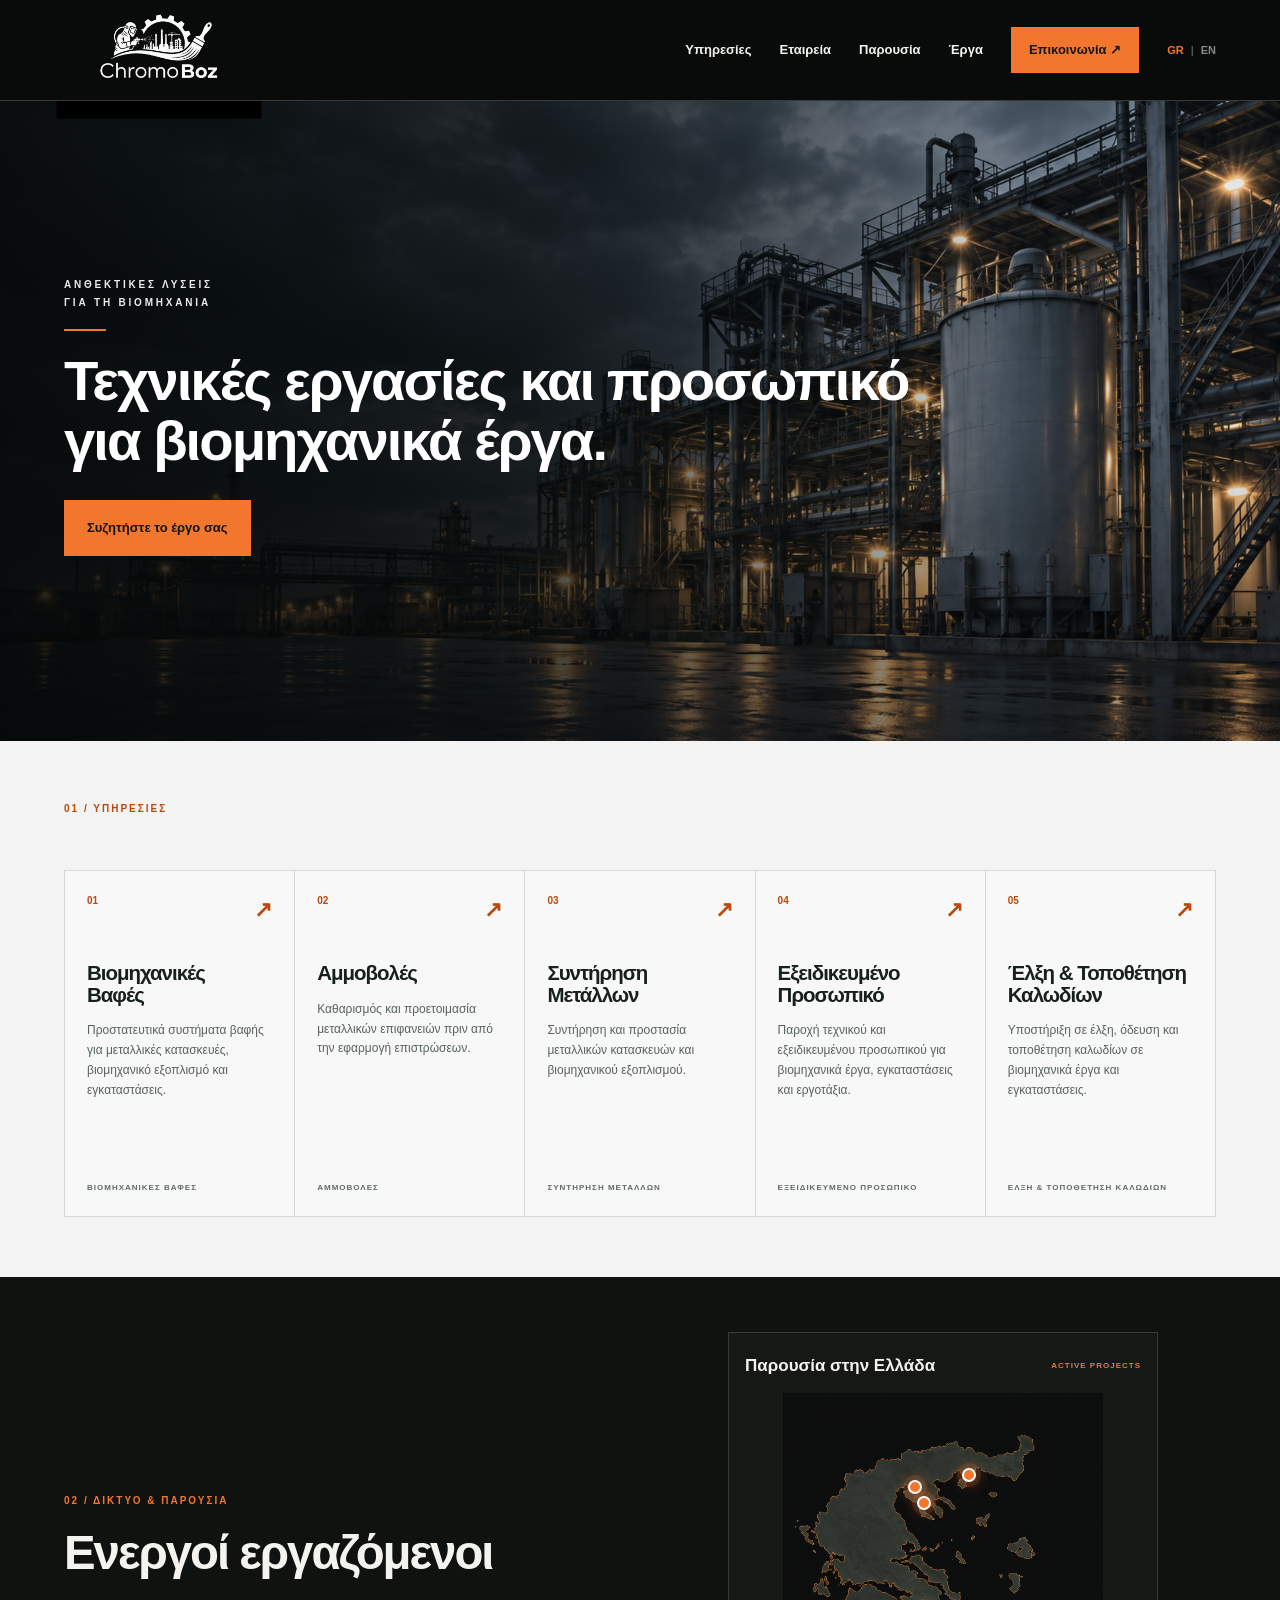
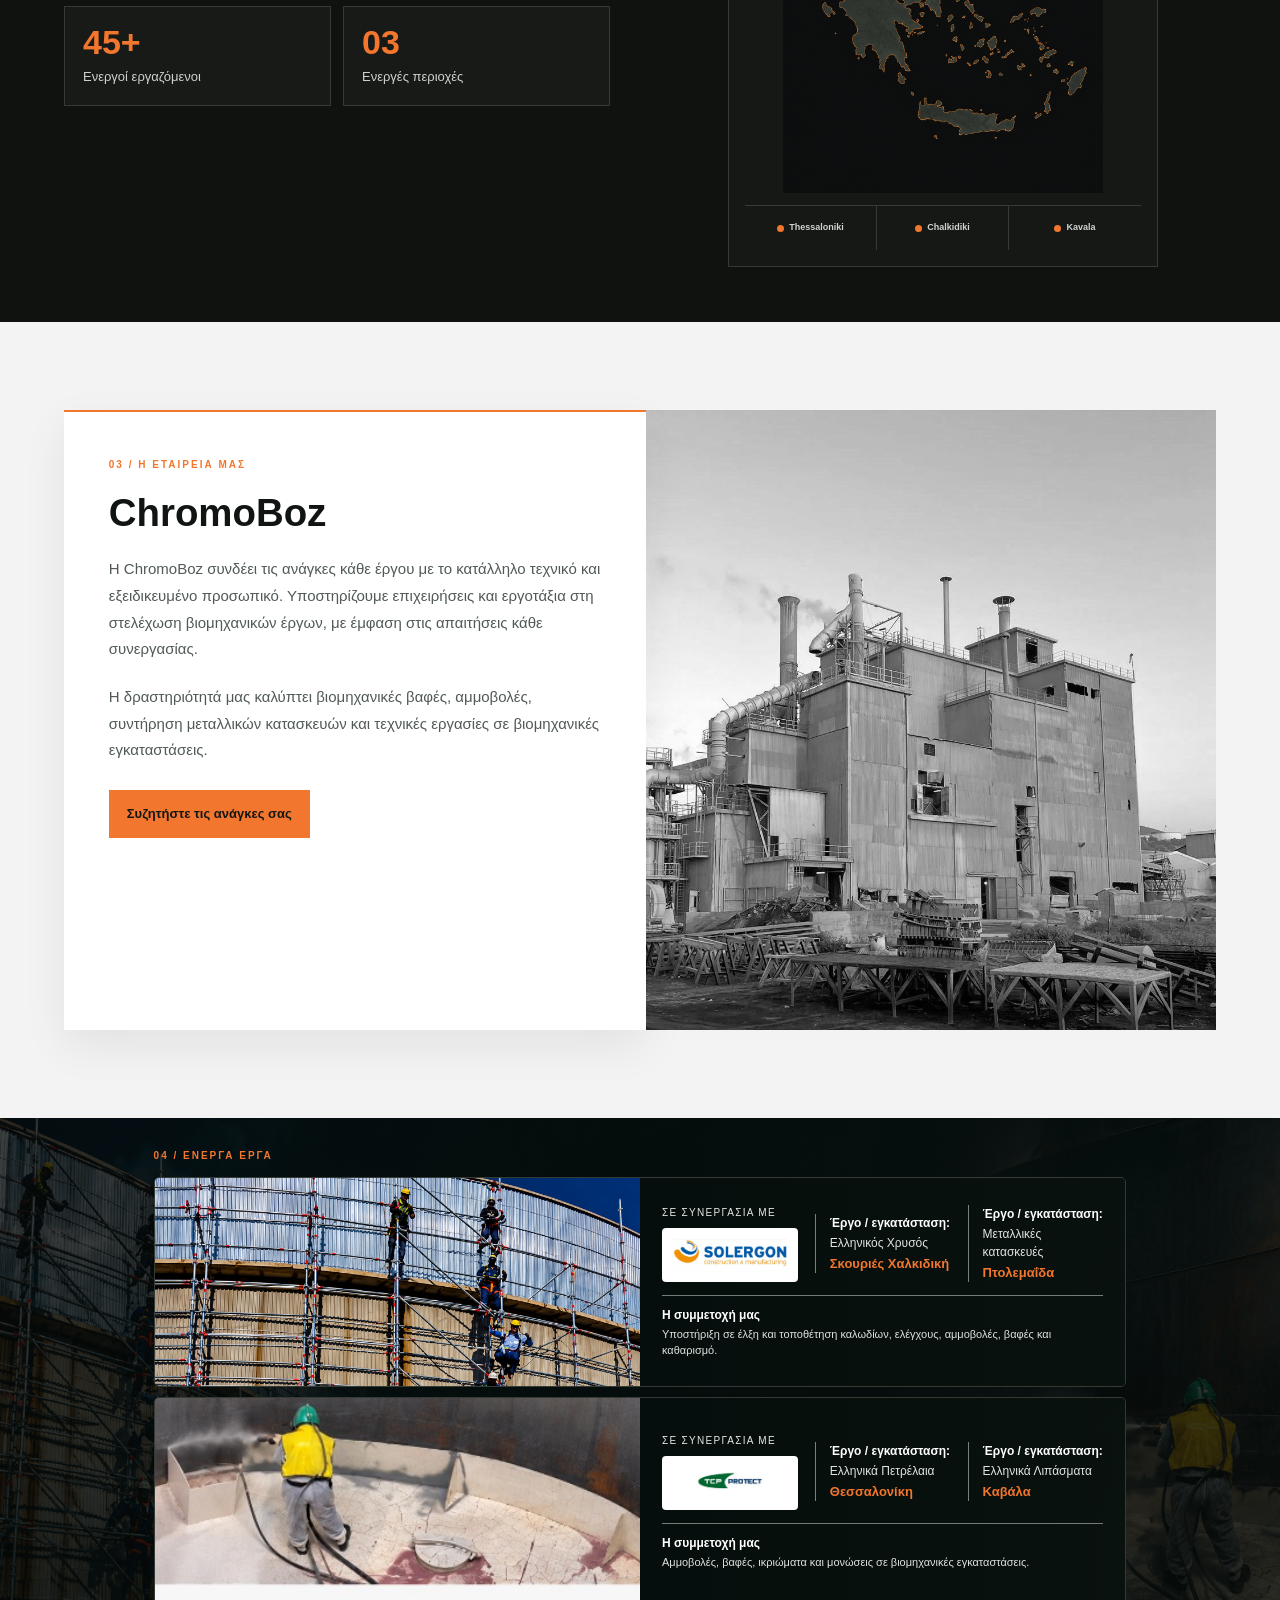
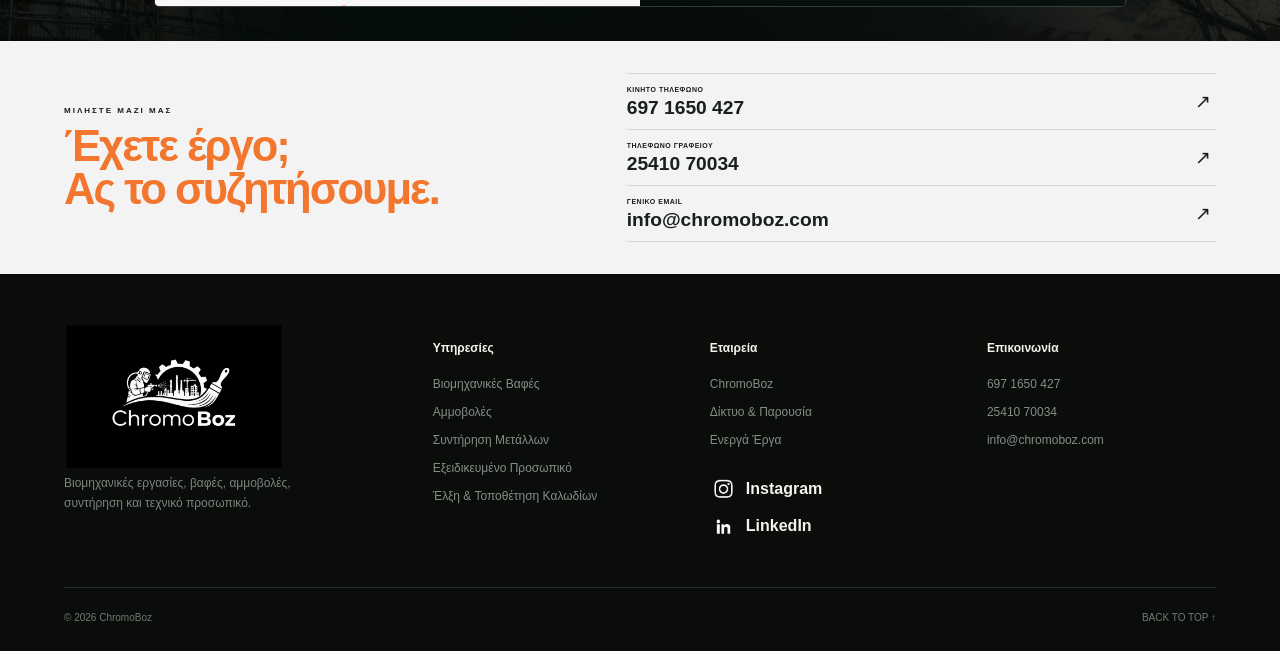
==== index.html @ 26b7ac68 "Add Ptolemaida project and sandblasting to Solergon Add the metal construction project in Ptolemaida" ====
<!DOCTYPE html>
<html lang="el">

<head>
  <meta charset="UTF-8">
  <meta name="viewport" content="width=device-width, initial-scale=1.0">

  <title>ChromoBoz | Βιομηχανικές Εργασίες & Τεχνικό Προσωπικό</title>

  <meta
    name="description"
    content="Βιομηχανικές βαφές, αμμοβολές, συντήρηση μεταλλικών κατασκευών, τεχνικό προσωπικό και εργασίες καλωδίων."
  >

  <link rel="stylesheet" href="styles.css?v=20260930-logo-fix-2">
  <link rel="canonical" href="https://chromoboz.com/">
  <link rel="alternate" hreflang="el" href="https://chromoboz.com/">
  <link rel="alternate" hreflang="x-default" href="https://chromoboz.com/">
  <meta property="og:site_name" content="ChromoBoz">
  <meta property="og:type" content="website">
  <meta property="og:url" content="https://chromoboz.com/">
  <meta property="og:title" content="ChromoBoz | Βιομηχανικές Εργασίες &amp; Τεχνικό Προσωπικό">
  <meta property="og:description" content="Βιομηχανικές βαφές, αμμοβολές, συντήρηση μεταλλικών κατασκευών, τεχνικό προσωπικό και εργασίες καλωδίων.">
  <meta property="og:locale" content="el_GR">
  <meta property="og:locale:alternate" content="en_GB">
  <script type="application/ld+json">
{
  "@context": "https://schema.org",
  "@graph": [
    {
      "@type": "WebSite",
      "@id": "https://chromoboz.com/#website",
      "name": "ChromoBoz",
      "url": "https://chromoboz.com/",
      "inLanguage": [
        "el",
        "en"
      ],
      "publisher": {
        "@id": "https://chromoboz.com/#organization"
      }
    },
    {
      "@type": "Organization",
      "@id": "https://chromoboz.com/#organization",
      "name": "ChromoBoz",
      "url": "https://chromoboz.com/",
      "logo": "https://chromoboz.com/new%20logo.png",
      "sameAs": [
        "https://www.instagram.com/ChromoBoz/",
        "https://www.linkedin.com/company/ChromoBoz/"
      ]
    }
  ]
}
  </script>
  <link rel="icon" href="/favicon.ico" sizes="any">
  <link rel="icon" type="image/png" href="/favicon.png" sizes="256x256">
  <link rel="apple-touch-icon" href="/apple-touch-icon.png">
</head>

<body>

  <!-- =====================================================
       HEADER
       ===================================================== -->

  <header class="header">

    <div class="shell header-inner">

      <a href="#home" class="logo" aria-label="ChromoBoz">
        <img src="new%20logo.png" alt="ChromoBoz">
      </a>

      <button
        class="menu-button"
        type="button"
        aria-label="Μενού"
        aria-expanded="false"
      >
        ☰
      </button>

      <nav class="nav">

        <a href="#services">Υπηρεσίες</a>
        <a href="#about">Εταιρεία</a>
        <a href="#presence">Παρουσία</a>
        <a href="#projects">Έργα</a>

        <a href="#contact" class="nav-button">
          Επικοινωνία ↗
        </a>

        <div class="language-switcher">
          <a href="index.html" class="active">GR</a>
          <span>|</span>
          <a href="en.html">EN</a>
        </div>

      </nav>

    </div>

  </header>


  <main>

    <!-- =====================================================
         HERO
         ===================================================== -->

    <section class="hero" id="home">

      <img
        src="anaicon.png"
        alt=""
        class="hero-background"
        fetchpriority="high"
      >

      <div class="hero-shade"></div>

      <div class="shell hero-inner">

        <div class="hero-copy">

          <p class="kicker">
            ΑΝΘΕΚΤΙΚΕΣ ΛΥΣΕΙΣ<br>
            ΓΙΑ ΤΗ ΒΙΟΜΗΧΑΝΙΑ
          </p>

          <h1>
            Τεχνικές εργασίες και προσωπικό<br>
            για βιομηχανικά έργα.
          </h1>

          <p
          </p>

          <div class="hero-buttons">

            <a href="#contact" class="button primary">
  Συζητήστε το έργο σας
</a>

          </div>

        </div>

      </div>

    </section>


    <!-- =====================================================
         SERVICES
         ===================================================== -->

    <section class="services" id="services">

      <div class="shell">

       <div class="section-heading">

  <div>
    <p class="kicker">01 / ΥΠΗΡΕΣΙΕΣ</p>

    <p>
    </p>
  </div>

</div>


<div class="service-grid">
          <!-- 01 -->

          <a
            href="#contact"
            class="service-card"
            style="--service-image:url('service-paint.webp');"
          >

            <div class="service-meta">
              <span>01</span>
              <span class="service-arrow">↗</span>
            </div>

            <h3>
              Βιομηχανικές<br>
              Βαφές
            </h3>

            <p>
              Προστατευτικά συστήματα βαφής για μεταλλικές κατασκευές,
              βιομηχανικό εξοπλισμό και εγκαταστάσεις.
            </p>

            <small>ΒΙΟΜΗΧΑΝΙΚΕΣ ΒΑΦΕΣ</small>

          </a>


          <!-- 02 -->

          <a
            href="#contact"
            class="service-card"
            style="--service-image:url('service-blasting.webp');"
          >

            <div class="service-meta">
              <span>02</span>
              <span class="service-arrow">↗</span>
            </div>

            <h3>
              Αμμοβολές
            </h3>

            <p>
              Καθαρισμός και προετοιμασία μεταλλικών επιφανειών
              πριν από την εφαρμογή επιστρώσεων.
            </p>

            <small>ΑΜΜΟΒΟΛΕΣ</small>

          </a>


          <!-- 03 -->

          <a
            href="#contact"
            class="service-card"
            style="--service-image:url('service-maintenance.webp');"
          >

            <div class="service-meta">
              <span>03</span>
              <span class="service-arrow">↗</span>
            </div>

            <h3>
              Συντήρηση<br>
              Μετάλλων
            </h3>

            <p>
              Συντήρηση και προστασία μεταλλικών κατασκευών
              και βιομηχανικού εξοπλισμού.
            </p>

            <small>ΣΥΝΤΗΡΗΣΗ ΜΕΤΑΛΛΩΝ</small>

          </a>


          <!-- 04 -->

          <a
            href="#contact"
            class="service-card"
            style="--service-image:url('service-personnel.webp');"
          >

            <div class="service-meta">
              <span>04</span>
              <span class="service-arrow">↗</span>
            </div>

            <h3>
              Εξειδικευμένο<br>
              Προσωπικό
            </h3>

            <p>
              Παροχή τεχνικού και εξειδικευμένου προσωπικού
              για βιομηχανικά έργα, εγκαταστάσεις και εργοτάξια.
            </p>

            <small>ΕΞΕΙΔΙΚΕΥΜΕΝΟ ΠΡΟΣΩΠΙΚΟ</small>

          </a>


          <!-- 05 -->

          <a
            href="#contact"
            class="service-card service-cable"
            style="--service-image:url('kaladio.png');"
          >

            <div class="service-meta">
              <span>05</span>
              <span class="service-arrow">↗</span>
            </div>

            <h3>
              Έλξη &amp; Τοποθέτηση<br>
              Καλωδίων
            </h3>

            <p>
              Υποστήριξη σε έλξη, όδευση και τοποθέτηση καλωδίων
              σε βιομηχανικά έργα και εγκαταστάσεις.
            </p>

            <small>ΕΛΞΗ &amp; ΤΟΠΟΘΕΤΗΣΗ ΚΑΛΩΔΙΩΝ</small>
          </a>

        </div>

      </div>

    </section>


    <!-- =====================================================
         PRESENCE
         ===================================================== -->

    <section class="presence" id="presence">

      <div class="shell presence-grid">

        <div class="presence-copy">

          <p class="kicker">
            02 / ΔΙΚΤΥΟ &amp; ΠΑΡΟΥΣΙΑ
          </p>

          <h2>
            Ενεργοί εργαζόμενοι
          </h2>

          <div class="metric-grid">

            <div class="metric">
              <strong>45+</strong>
              <span>Ενεργοί εργαζόμενοι</span>
            </div>

            <div class="metric">
              <strong>03</strong>
              <span>Ενεργές περιοχές</span>
            </div>

          </div>

        </div>


        <div class="map-card">

          <div class="map-header">

            <h3>Παρουσία στην Ελλάδα</h3>

            <span>ACTIVE PROJECTS</span>

          </div>


          <div class="map-stage">

            <img
              src="greece-map-dark.png?v=6"
              alt="Χάρτης της Ελλάδας"
              class="map-image"
            >

            <button
              class="map-pin"
              type="button"
              aria-label="Thessaloniki"
              style="top:21%;left:38%;"
            >
              <span></span>
              <b>Thessaloniki</b>
            </button>

            <button
              class="map-pin map-pin-bottom"
              type="button"
              aria-label="Chalkidiki"
              style="top:25%;left:41%;"
            >
              <span></span>
              <b>Chalkidiki</b>
            </button>

            <button
              class="map-pin"
              type="button"
              aria-label="Kavala"
              style="top:18%;left:55%;"
            >
              <span></span>
              <b>Kavala</b>
            </button>

          </div>


          <div class="map-locations">

            <span>
              <i></i>
              Thessaloniki
            </span>

            <span>
              <i></i>
              Chalkidiki
            </span>

            <span>
              <i></i>
              Kavala
            </span>

          </div>

        </div>

      </div>

    </section>


    <!-- =====================================================
         COMPANY
         ===================================================== -->

    <section class="company-section" id="about">

      <div class="shell company-layout">

        <div class="company-card">

          <p class="company-label">
            03 / Η ΕΤΑΙΡΕΙΑ ΜΑΣ
          </p>

          <h2>
            ChromoBoz
          </h2>

          <p>
            Η ChromoBoz συνδέει τις ανάγκες κάθε έργου με το κατάλληλο
            τεχνικό και εξειδικευμένο προσωπικό. Υποστηρίζουμε επιχειρήσεις
            και εργοτάξια στη στελέχωση βιομηχανικών έργων, με έμφαση
            στις απαιτήσεις κάθε συνεργασίας.
          </p>

          <p>
            Η δραστηριότητά μας καλύπτει βιομηχανικές βαφές,
            αμμοβολές, συντήρηση μεταλλικών κατασκευών και τεχνικές
            εργασίες σε βιομηχανικές εγκαταστάσεις.
          </p>

         <a href="#contact" class="company-button">
  Συζητήστε τις ανάγκες σας
</a>

        </div>


        <div class="company-image">

          <img
            src="plant.webp"
            alt="Βιομηχανική εγκατάσταση"
            loading="lazy"
          >

        </div>

      </div>

    </section>


    <!-- =====================================================
         ACTIVE PROJECTS
         ===================================================== -->

    <section id="projects" class="partnership-projects">

      <div class="shell partnership-shell">

        <p class="partnership-kicker">
          04 / ΕΝΕΡΓΑ ΕΡΓΑ
        </p>


        <div class="partnership-list">

          <!-- SOLERGON -->

          <article class="partnership-card">

            <div class="partnership-photo">

              <img
                src="project-scaffolding.png"
                alt="Εργασίες σε βιομηχανική εγκατάσταση στη Χαλκιδική"
                loading="lazy"
              >

            </div>


            <div class="partnership-info">

              <div class="partnership-top partnership-top-tcp">

                <div class="partner-company">

                  <p class="partner-label">
                    ΣΕ ΣΥΝΕΡΓΑΣΙΑ ΜΕ
                  </p>

                  <div class="partner-logo">

                    <img
                      src="solergon-logo.png"
                      alt="SOLERGON"
                    >

                  </div>

                </div>


                <div class="project-location">

                  <strong>
                    Έργο / εγκατάσταση:
                  </strong>

                  <span>
                    Ελληνικός Χρυσός
                  </span>

                  <b>
                   Σκουριές Χαλκιδική
                  </b>

                </div>


                <div class="project-location">

                  <strong>
                    Έργο / εγκατάσταση:
                  </strong>

                  <span>
                    Μεταλλικές κατασκευές
                  </span>

                  <b>
                    Πτολεμαΐδα
                  </b>

                </div>
              </div>


              <div class="partnership-divider"></div>


              <div class="partnership-role">

                <strong>
                  Η συμμετοχή μας
                </strong>

                <p>
                  Υποστήριξη σε έλξη και τοποθέτηση καλωδίων,
                  ελέγχους, αμμοβολές, βαφές και καθαρισμό.
                </p>

              </div>

            </div>

          </article>


          <!-- TCP -->

          <article class="partnership-card">

            <div class="partnership-photo">

              <img
                src="project-blasting.jpeg"
                alt="Εργασίες αμμοβολής"
                loading="lazy"
              >

            </div>


            <div class="partnership-info">

              <div class="partnership-top partnership-top-tcp">

                <div class="partner-company">

                  <p class="partner-label">
                    ΣΕ ΣΥΝΕΡΓΑΣΙΑ ΜΕ
                  </p>

                  <div class="partner-logo">

                    <img
                      src="tcp-protect-logo.png"
                      alt="TCP PROTECT"
                    >

                  </div>

                </div>


                <div class="project-location">

                  <strong>
                    Έργο / εγκατάσταση:
                  </strong>

                  <span>
                    Ελληνικά Πετρέλαια
                  </span>

                  <b>
                    Θεσσαλονίκη
                  </b>

                </div>


                <div class="project-location">

                  <strong>
                    Έργο / εγκατάσταση:
                  </strong>

                  <span>
                    Ελληνικά Λιπάσματα
                  </span>

                  <b>
                    Καβάλα
                  </b>

                </div>

              </div>


              <div class="partnership-divider"></div>


              <div class="partnership-role">

                <strong>
                  Η συμμετοχή μας
                </strong>

                <p>
                  Αμμοβολές, βαφές, ικριώματα και μονώσεις
                  σε βιομηχανικές εγκαταστάσεις.
                </p>

              </div>

            </div>

          </article>

        </div>

      </div>

    </section>


    <!-- =====================================================
         CONTACT
         ===================================================== -->

    <section class="contact" id="contact">

      <div class="shell contact-grid">

        <div>

          <p class="kicker contact-kicker">
            ΜΙΛΗΣΤΕ ΜΑΖΙ ΜΑΣ
          </p>

          <h2>
            Έχετε έργο;<br>
            Ας το συζητήσουμε.
          </h2>

        </div>


        <div class="contact-links">

          <a href="tel:6971650427">

            <small>
              ΚΙΝΗΤΟ ΤΗΛΕΦΩΝΟ
            </small>

            <strong>
              697 1650 427
            </strong>

            <span>↗</span>

          </a>


          <a href="tel:2541070034">

            <small>
              ΤΗΛΕΦΩΝΟ ΓΡΑΦΕΙΟΥ
            </small>

            <strong>
              25410 70034
            </strong>

            <span>↗</span>

          </a>


          <a href="mailto:info@chromoboz.com">

            <small>
              ΓΕΝΙΚΟ EMAIL
            </small>

            <strong>
              info@chromoboz.com
            </strong>

            <span>↗</span>

          </a>

        </div>

      </div>

    </section>

  </main>


  <!-- =====================================================
       FOOTER
       ===================================================== -->

  <footer class="footer">

    <div class="shell footer-grid">

      <div class="footer-brand">

        <div class="footer-logo-frame">

          <img
            src="new%20logo.png"
            alt="ChromoBoz"
          >

        </div>

        <p>
          Βιομηχανικές εργασίες, βαφές, αμμοβολές,
          συντήρηση και τεχνικό προσωπικό.
        </p>

      </div>


      <div class="footer-column">

        <strong>Υπηρεσίες</strong>

        <a href="#services">Βιομηχανικές Βαφές</a>
        <a href="#services">Αμμοβολές</a>
        <a href="#services">Συντήρηση Μετάλλων</a>
        <a href="#services">Εξειδικευμένο Προσωπικό</a>
        <a href="#services">Έλξη &amp; Τοποθέτηση Καλωδίων</a>

      </div>


      <div class="footer-column">

        <strong>Εταιρεία</strong>

        <a href="#about">ChromoBoz</a>
        <a href="#presence">Δίκτυο &amp; Παρουσία</a>
        <a href="#projects">Ενεργά Έργα</a>

        <div class="footer-socials">

          <a
            href="https://www.instagram.com/ChromoBoz"
            target="_blank"
            rel="noopener noreferrer"
            class="footer-social-link"
          >
            <img src="instagram-icon.png" alt="">
            <span>Instagram</span>
          </a>

          <a
            href="https://www.linkedin.com/company/ChromoBoz/"
            target="_blank"
            rel="noopener noreferrer"
            class="footer-social-link"
          >
            <img src="linkedin-icon.png" alt="">
            <span>LinkedIn</span>
          </a>

        </div>

      </div>


      <div class="footer-column">

        <strong>Επικοινωνία</strong>

        <a href="tel:6971650427">
           697 1650 427
        </a>

        <a href="tel:2541070034">
          25410 70034
        </a>

        <a href="mailto:info@chromoboz.com">
          info@chromoboz.com
        </a>

      </div>

    </div>


    <div class="shell footer-bottom">

      <span>
        © 2026 ChromoBoz
      </span>

      <a href="#home">
        BACK TO TOP ↑
      </a>

    </div>

  </footer>


  <!-- MOBILE MENU -->

  <script>
    const menuButton = document.querySelector(".menu-button");
    const navigation = document.querySelector(".nav");

    if (menuButton && navigation) {
      menuButton.addEventListener("click", () => {
        const open = navigation.classList.toggle("open");
        menuButton.setAttribute("aria-expanded", open ? "true" : "false");
      });

      navigation.querySelectorAll("a").forEach(link => {
        link.addEventListener("click", () => {
          navigation.classList.remove("open");
          menuButton.setAttribute("aria-expanded", "false");
        });
      });
    }
  </script>

</body>
</html>
---- styles.css ----
@charset "UTF-8";

/* =========================================================
   CHROMOBOZ
   CLEAN REBUILD
   ========================================================= */

:root {
  --orange: #f2762e;
  --orange-light: #ff8a45;

  --dark: #101210;
  --dark-2: #080b0a;
  --dark-3: #161a17;

  --white: #f5f3ed;
  --paper: #f2f3f2;

  --text-dark: #18201c;
  --muted: #56605a;

  --line-dark: #343a35;
  --line-light: #d4dad6;

  --max-width: 1500px;
}


/* =========================================================
   RESET
   ========================================================= */

* {
  box-sizing: border-box;
}

html {
  scroll-behavior: smooth;
  scroll-padding-top: 100px;
}

body {
  margin: 0;

  background: var(--dark);
  color: var(--white);

  font-family:
    Arial,
    Helvetica,
    sans-serif;

  line-height: 1.5;

  overflow-x: hidden;
}

img {
  display: block;
  max-width: 100%;
}

a {
  color: inherit;
  text-decoration: none;
}

button {
  font: inherit;
}

h1,
h2,
h3,
p {
  margin-top: 0;
}

.shell {
  width: min(90%, var(--max-width));
  margin-inline: auto;
}

.kicker {
  margin: 0 0 20px;

  color: var(--orange);

  font-size: 10px;
  font-weight: 900;

  letter-spacing: 2px;
}


/* =========================================================
   HEADER
   ========================================================= */

.header {
  position: relative;
  z-index: 100;

  background: #080b0a;

  border-bottom: 1px solid var(--line-dark);
}

.header-inner {
  min-height: 100px;

  display: flex;
  align-items: center;
  justify-content: space-between;

  gap: 30px;
}


/* LOGO */

.logo {
  position: relative;
  width: 190px;
  height: 96px;
  flex: 0 0 auto;
  overflow: visible;
}

.logo img {
  position: absolute;
  width: 205px;
  max-width: none;
  height: auto;

  left: 50%;
  top: 50%;

  transform: translate(-50%, -50%);

  object-fit: contain;
  mix-blend-mode: lighten;
}


/* NAV */

.nav {
  display: flex;
  align-items: center;

  gap: 28px;

  font-size: 13px;
  font-weight: 700;
}

.nav > a:not(.nav-button) {
  position: relative;
}

.nav > a:not(.nav-button)::after {
  content: "";

  position: absolute;

  left: 0;
  bottom: -7px;

  width: 0;
  height: 1px;

  background: var(--orange);

  transition: width .2s ease;
}

.nav > a:not(.nav-button):hover::after {
  width: 100%;
}

.nav-button {
  padding: 13px 18px;

  background: var(--orange);
  color: #151515;
}

.nav-button:hover {
  background: var(--orange-light);
}


/* LANGUAGE */

.language-switcher {
  display: flex;
  align-items: center;

  gap: 7px;

  font-size: 11px;
  font-weight: 900;
}

.language-switcher a {
  color: #858b86;
}

.language-switcher a.active,
.language-switcher a:hover {
  color: var(--orange);
}

.language-switcher span {
  color: #515751;
}


/* MOBILE MENU BUTTON */

.menu-button {
  display: none;

  width: 46px;
  height: 42px;

  background: transparent;

  color: #fff;

  border: 1px solid var(--line-dark);

  cursor: pointer;
}


/* =========================================================
   HERO
   ========================================================= */

.hero {
  position: relative;

  min-height: 640px;

  overflow: hidden;
}

.hero-background {
  position: absolute;
  inset: 0;

  width: 100%;
  height: 100%;

  object-fit: cover;
  object-position: center;
}

.hero-shade {
  position: absolute;
  inset: 0;

  background:
    linear-gradient(
      90deg,
      rgba(5, 8, 8, .88) 0%,
      rgba(5, 8, 8, .68) 42%,
      rgba(5, 8, 8, .18) 78%,
      rgba(5, 8, 8, .08) 100%
    ),
    linear-gradient(
      0deg,
      rgba(0, 0, 0, .30),
      transparent 50%
    );
}

.hero-inner {
  position: relative;
  z-index: 2;

  min-height: 640px;

  display: flex;
  align-items: center;

  padding-top: 60px;
  padding-bottom: 70px;
}

.hero-copy {
  width: min(900px, 100%);
}

.hero-copy .kicker {
  color: #e9ece9;

  line-height: 1.8;

  letter-spacing: 2.8px;
}

.hero-copy .kicker::after {
  content: "";

  display: block;

  width: 42px;
  height: 2px;

  margin-top: 17px;

  background: var(--orange);
}

.hero h1 {
  margin: 0;

  max-width: 1050px;

  color: #fff;

  font-size: clamp(42px, 4.4vw, 72px);

  line-height: 1.06;

  letter-spacing: -2px;

  font-weight: 800;
}

.hero-text {
  max-width: 720px;

  margin: 25px 0 0;

  color: #e3e7e4;

  font-size: 17px;
  line-height: 1.7;
}

.hero-buttons {
  margin-top: 30px;
}


/* BUTTON */

.button {
  min-height: 56px;

  padding: 0 23px;

  display: inline-flex;
  align-items: center;
  justify-content: center;

  font-size: 13px;
  font-weight: 800;

  transition:
    transform .2s ease,
    background .2s ease;
}

.button:hover {
  transform: translateY(-2px);
}

.primary {
  background: var(--orange);
  color: #121412;
}

.primary:hover {
  background: var(--orange-light);
}


/* =========================================================
   SERVICES
   ========================================================= */

.services {
  padding: 60px 0;

  background: var(--paper);
  color: var(--text-dark);
}

.services .kicker {
  color: #b94a0e;
}

.section-heading {
  margin-bottom: 34px;

  display: flex;
  align-items: flex-end;
  justify-content: space-between;

  gap: 50px;
}

.section-heading h2 {
  margin: 0;

  font-size: clamp(36px, 3.7vw, 58px);

  line-height: 1.05;

  letter-spacing: -2px;
}

.section-heading > p {
  width: min(370px, 100%);

  margin: 0;

  color: var(--muted);

  font-size: 14px;
  line-height: 1.6;
}


/* SERVICE GRID */

.service-grid {
  width: 100%;

  display: grid;

  grid-template-columns:
    repeat(5, minmax(0, 1fr));

  gap: 1px;

  background: var(--line-light);

  border: 1px solid var(--line-light);

  overflow: hidden;
}


/* IMPORTANT:
   min-width 0 prevents Greek text from
   exploding the columns.
*/

.service-card {
  position: relative;

  min-width: 0;
  min-height: 345px;

  padding: 22px;

  display: flex;
  flex-direction: column;

  isolation: isolate;
  overflow: hidden;

  background: #f7f8f7;
  color: var(--text-dark);

  cursor: pointer;

  overflow-wrap: break-word;

  transition:
    transform .3s ease,
    background .3s ease;
}


/* SERVICE IMAGE */

.service-card::before {
  content: "";

  position: absolute;
  inset: 0;

  z-index: -2;

  background-image: var(--service-image);
  background-size: cover;
  background-position: center;

  opacity: 0;

  transform: scale(1.06);

  transition:
    opacity .35s ease,
    transform .5s ease;
}

.service-card::after {
  content: "";

  position: absolute;
  inset: 0;

  z-index: -1;

  background:
    linear-gradient(
      to bottom,
      rgba(5,7,5,.18),
      rgba(5,7,5,.88)
    );

  opacity: 0;

  transition: opacity .35s ease;
}

.service-card:hover {
  transform: translateY(-4px);

  color: #fff;
}

.service-card:hover::before {
  opacity: 1;

  transform: scale(1);
}

.service-card:hover::after {
  opacity: 1;
}


/* META */

.service-meta {
  display: flex;
  justify-content: space-between;

  gap: 10px;

  color: #b94a0e;

  font-size: 10px;
  font-weight: 900;
}

.service-arrow {
  font-size: 22px;
}


/* TITLE */

.service-card h3 {
  margin: 36px 0 16px;

  max-width: 100%;

  font-size: clamp(20px, 1.6vw, 27px);

  line-height: 1.06;

  letter-spacing: -1px;

  overflow-wrap: anywhere;
}


/* DESCRIPTION */

.service-card p {
  margin-bottom: 20px;

  color: #58615c;

  font-size: 12px;
  line-height: 1.65;
}

.service-card small {
  margin-top: auto;

  color: #626b65;

  font-size: 8px;
  font-weight: 900;

  letter-spacing: 1px;

  overflow-wrap: anywhere;
}

.service-card:hover h3,
.service-card:hover p,
.service-card:hover small {
  color: #fff;
}

.service-card:hover .service-meta {
  color: var(--orange);
}


/* CABLE PHOTO */

.service-cable::before {
  background-position: 61% center;
}


/* =========================================================
   PRESENCE
   ========================================================= */

.presence {
  padding: 55px 0;

  background: var(--dark);
  color: var(--white);
}

.presence-grid {
  display: grid;

  grid-template-columns:
    minmax(0, 1fr)
    minmax(0, 1fr);

  gap: 60px;

  align-items: center;
}

.presence-copy {
  min-width: 0;
}

.presence-copy h2 {
  margin: 0;

  font-size: clamp(36px, 3.7vw, 56px);

  line-height: 1.05;

  letter-spacing: -2px;
}


/* METRICS */

.metric-grid {
  margin-top: 28px;

  display: grid;

  grid-template-columns:
    repeat(2, minmax(0, 1fr));

  gap: 12px;
}

.metric {
  min-width: 0;
  min-height: 100px;

  padding: 18px;

  display: flex;
  flex-direction: column;
  justify-content: space-between;

  background: #171a17;

  border: 1px solid var(--line-dark);
}

.metric strong {
  color: var(--orange);

  font-size: 34px;

  line-height: 1;
}

.metric span {
  color: #d0d4d1;

  font-size: 13px;
}


/* =========================================================
   MAP
   ========================================================= */

.map-card {
  width: min(430px, 100%);

  margin-inline: auto;

  padding: 16px;

  background: #151815;

  border: 1px solid var(--line-dark);
}

.map-header {
  min-height: 34px;

  margin-bottom: 10px;

  display: flex;
  align-items: center;
  justify-content: space-between;

  gap: 12px;
}

.map-header h3 {
  margin: 0;

  font-size: 17px;
}

.map-header span {
  color: var(--orange);

  font-size: 8px;
  font-weight: 900;

  letter-spacing: 1px;
}

.map-stage {
  position: relative;

  width: min(320px, 100%);

  aspect-ratio: 4 / 5;

  margin-inline: auto;

  overflow: hidden;

  background: #0d0f0d;
}

.map-image {
  position: absolute;
  inset: 0;

  width: 100%;
  height: 100%;

  object-fit: contain;
}

.map-pin {
  position: absolute;
  z-index: 4;

  width: 20px;
  height: 20px;

  padding: 0;

  border: 0;

  background: transparent;

  cursor: pointer;
}

.map-pin > span {
  position: absolute;

  width: 14px;
  height: 14px;

  left: 3px;
  top: 3px;

  background: var(--orange);

  border: 2px solid #fff;
  border-radius: 50%;

  box-shadow:
    0 0 0 5px rgba(242,118,46,.15),
    0 0 15px rgba(242,118,46,.65);
}

.map-pin > b {
  position: absolute;

  left: 50%;
  bottom: 29px;

  transform: translateX(-50%);

  padding: 5px 8px;

  background: #080b0a;
  color: #fff;

  border-radius: 3px;

  font-size: 9px;

  white-space: nowrap;

  opacity: 0;
  visibility: hidden;
}

.map-pin:hover > b,
.map-pin:focus-visible > b {
  opacity: 1;
  visibility: visible;
}

.map-pin-bottom > b {
  top: 29px;
  bottom: auto;
}


/* 3 LOCATIONS */

.map-locations {
  margin-top: 12px;

  display: grid !important;

  grid-template-columns:
    repeat(3, minmax(0, 1fr)) !important;

  border-top: 1px solid var(--line-dark);
}

.map-locations > span {
  min-width: 0;
  min-height: 44px;

  padding: 7px 3px;

  display: flex;
  align-items: center;
  justify-content: center;

  gap: 5px;

  color: #d1d5d2;

  font-size: 9px;
  font-weight: 700;

  text-align: center;

  border-right: 1px solid var(--line-dark);
}

.map-locations > span:last-child {
  border-right: 0;
}

.map-locations i {
  width: 7px;
  height: 7px;

  flex: 0 0 7px;

  background: var(--orange);

  border-radius: 50%;
}


/* =========================================================
   COMPANY
   ========================================================= */

.company-section {
  padding: 88px 0;

  background: var(--paper);
  color: var(--text-dark);
}

.company-layout {
  display: grid;

  grid-template-columns:
    44%
    56%;

  align-items: stretch;
}

.company-card {
  position: relative;
  z-index: 2;

  width: calc(100% + 75px);

  padding:
    clamp(28px, 3.5vw, 58px);

  background: #fff;

  border-top: 2px solid var(--orange);

  box-shadow:
    0 16px 42px rgba(0,0,0,.07);
}

.company-label {
  margin-bottom: 22px;

  color: var(--orange);

  font-size: 10px;
  font-weight: 900;

  letter-spacing: 2px;
}

.company-card h2 {
  margin: 0 0 24px;

  color: #111512;

  font-size:
    clamp(34px, 3vw, 48px);

  line-height: 1;
}

.company-card > p:not(.company-label) {
  margin-bottom: 21px;

  color: #505a54;

  font-size: 15px;
  line-height: 1.78;
}

.company-button {
  margin-top: 5px;

  min-height: 48px;

  padding: 0 18px;

  display: inline-flex;
  align-items: center;
  justify-content: center;

  background: var(--orange);

  color: #131613;

  font-size: 13px;
  font-weight: 800;
}

.company-button:hover {
  background: var(--orange-light);
}

.company-image {
  position: relative;

  min-width: 0;
  min-height: 620px;

  overflow: hidden;

  background: #333;
}

.company-image img {
  position: absolute;
  inset: 0;

  width: 100%;
  height: 100%;

  object-fit: cover;
  object-position: center;

  filter: grayscale(100%);
}


/* =========================================================
   ACTIVE PROJECTS
   ========================================================= */

.partnership-projects {
  position: relative;

  padding: 30px 0 34px;

  color: #fff;

  background:
    linear-gradient(
      rgba(5,10,9,.77),
      rgba(5,10,9,.84)
    ),
    url("projects-background.png");

  background-size: cover;
  background-position: center;
  background-repeat: no-repeat;
}

.partnership-shell {
  width: min(76%, 1180px);
}

.partnership-kicker {
  margin: 0 0 14px;

  color: var(--orange);

  font-size: 10px;
  font-weight: 900;

  letter-spacing: 2px;
}

.partnership-list {
  display: flex;
  flex-direction: column;

  gap: 10px;
}


/* CARD */

.partnership-card {
  min-width: 0;
  min-height: 210px;

  display: grid;

  grid-template-columns:
    minmax(0, 1fr)
    minmax(0, 1fr);

  overflow: hidden;

  background: rgba(7,14,12,.94);

  border: 1px solid #343b35;
  border-radius: 5px;
}


/* PHOTO */

.partnership-photo {
  position: relative;

  min-width: 0;

  overflow: hidden;

  background: #111;
}

.partnership-photo img {
  position: absolute;
  inset: 0;

  width: 100%;
  height: 100%;

  object-fit: cover;
}

.partnership-card:first-child
.partnership-photo img {
  object-position: center;
}

.partnership-card:nth-child(2)
.partnership-photo img {
  object-position: center top;

  transform: scale(1.07);
}


/* INFO */

.partnership-info {
  min-width: 0;

  padding: 18px 22px;

  display: flex;
  flex-direction: column;
  justify-content: center;

  background:
    linear-gradient(
      90deg,
      rgba(5,14,12,.96),
      rgba(10,18,15,.88)
    );
}

.partnership-top {
  display: grid;

  grid-template-columns:
    minmax(0, 1fr)
    minmax(0, 1fr);

  gap: 17px;

  align-items: center;
}

.partnership-top-tcp {
  grid-template-columns:
    minmax(0, 1fr)
    minmax(0, 1fr)
    minmax(0, 1fr);
}

.partner-company {
  min-width: 0;
}

.partner-label {
  margin: 0 0 8px;

  color: #e5e8e5;

  font-size: 10px;

  letter-spacing: 1.3px;
}


/* PARTNER LOGO */

.partner-logo {
  width: min(205px, 100%);
  min-height: 54px;

  padding: 7px 11px;

  display: flex;
  align-items: center;
  justify-content: center;

  background: #fff;

  border-radius: 4px;
}

.partner-logo img {
  width: auto;
  height: auto;

  max-width: 100%;
  max-height: 39px;

  object-fit: contain;
}


/* PROJECT LOCATION */

.project-location {
  min-width: 0;

  padding-left: 14px;

  border-left: 1px solid #79817b;
}

.project-location strong,
.project-location span,
.project-location b {
  display: block;

  overflow-wrap: anywhere;
}

.project-location strong {
  margin-bottom: 2px;

  font-size: 12px;
}

.project-location span {
  color: #e1e5e2;

  font-size: 12px;
}

.project-location b {
  margin-top: 2px;

  color: var(--orange);

  font-size: 13px;
}

.partnership-divider {
  width: 100%;
  height: 1px;

  margin: 13px 0 10px;

  background: #747c76;
}

.partnership-role strong {
  display: block;

  margin-bottom: 3px;

  font-size: 12px;
}

.partnership-role p {
  margin: 0;

  color: #dee2df;

  font-size: 11px;
  line-height: 1.45;
}


/* =========================================================
   CONTACT
   ========================================================= */

.contact {
  padding: 32px 0;

  background: var(--paper);
  color: var(--text-dark);
}

.contact-grid {
  display: grid;

  grid-template-columns:
    minmax(0, .9fr)
    minmax(0, 1.1fr);

  gap: 7%;

  align-items: center;
}

.contact-kicker {
  margin-bottom: 8px;

  color: #19201c;

  font-size: 8px;
}

.contact h2 {
  margin: 0;

  color: var(--orange);

  font-size:
    clamp(36px, 3.4vw, 54px);

  line-height: .98;

  letter-spacing: -2px;
}

.contact-links {
  min-width: 0;

  border-top: 1px solid var(--line-light);
}

.contact-links a {
  position: relative;

  min-width: 0;
  min-height: 56px;

  padding:
    8px
    45px
    8px
    0;

  display: flex;
  flex-direction: column;
  justify-content: center;

  border-bottom: 1px solid var(--line-light);
}

.contact-links small {
  font-size: 7px;
  font-weight: 900;

  letter-spacing: .5px;
}

.contact-links strong {
  margin-top: 2px;

  font-size:
    clamp(17px, 1.5vw, 23px);

  line-height: 1.1;

  overflow-wrap: anywhere;
}

.contact-links a > span {
  position: absolute;

  right: 5px;
  top: 50%;

  transform: translateY(-50%);

  font-size: 19px;
}

.contact-links a:hover {
  color: #b94a0e;
}


/* =========================================================
   FOOTER
   ========================================================= */

.footer {
  padding: 65px 0 26px;

  background: #0b0d0b;
}

.footer-grid {
  display: grid;

  grid-template-columns:
    1.4fr
    1fr
    1fr
    1fr;

  gap: 48px;
}

.footer-logo-frame {
  position: relative;

  width: 220px;
  height: 115px;

  overflow: visible;
}

.footer-logo-frame img {
  position: absolute;

  width: 215px;
  max-width: none;
  height: auto;

  left: 50%;
  top: 50%;

  transform: translate(-50%, -50%);

  object-fit: contain;
}

.footer-brand p {
  max-width: 280px;

  margin-top: 20px;

  color: #7c847e;

  font-size: 12px;
  line-height: 1.65;
}

.footer-column {
  min-width: 0;

  display: flex;
  flex-direction: column;

  gap: 10px;
}

.footer-column > strong {
  margin-bottom: 8px;

  font-size: 12px;
}

.footer-column > a {
  color: #868e88;

  font-size: 12px;

  overflow-wrap: anywhere;
}

.footer-column > a:hover {
  color: var(--orange);
}

.footer-socials {
  margin-top: 16px;

  display: flex;
  flex-direction: column;

  gap: 10px;
}

.footer-social-link {
  display: flex;
  align-items: center;

  gap: 9px;

  color: #f2f3ef !important;

  font-weight: 700;
}

.footer-social-link img {
  width: 27px;
  height: 27px;

  object-fit: contain;
}

.footer-bottom {
  margin-top: 48px;

  padding-top: 22px;

  display: flex;
  justify-content: space-between;

  gap: 20px;

  color: #737a74;

  border-top: 1px solid #272b27;

  font-size: 10px;
}


/* =========================================================
   TABLET
   ========================================================= */

@media (max-width: 1100px) {

  .nav {
    gap: 17px;
  }

  .service-grid {
    grid-template-columns:
      repeat(2, minmax(0, 1fr));
  }

  .service-card {
    min-height: 290px;
  }

  .partnership-shell {
    width: 88%;
  }

  .partnership-top-tcp {
    grid-template-columns:
      minmax(0, 1fr)
      minmax(0, 1fr);
  }

  .partnership-top-tcp
  .partner-company {
    grid-column: 1 / -1;
  }

  .footer-grid {
    gap: 30px;
  }
}


/* =========================================================
   MOBILE
   ========================================================= */

@media (max-width: 760px) {

  .shell {
    width: 90%;
  }


  /* HEADER */

  .header-inner {
    min-height: 84px;

    flex-wrap: wrap;
  }

  .logo {
  width: 150px !important;
  height: 72px !important;

  display: flex;
  align-items: center;
  justify-content: flex-start;

  overflow: hidden;
}

.logo img {
  position: static !important;

  width: 100% !important;
  max-width: 100% !important;
  height: auto !important;

  left: auto !important;
  top: auto !important;

  transform: none !important;

  object-fit: contain;
}

  .menu-button {
    display: block;
  }

  .nav {
    width: 100%;

    display: none;

    flex-direction: column;
    align-items: stretch;

    gap: 0;

    padding-bottom: 16px;
  }

  .nav.open {
    display: flex;
  }

  .nav > a {
    padding: 13px 0;

    border-bottom: 1px solid var(--line-dark);
  }

  .nav-button {
    margin-top: 10px;

    padding:
      13px
      15px !important;

    border: 0 !important;
  }

  .language-switcher {
    padding-top: 14px;
  }


  /* HERO */

  .hero,
  .hero-inner {
    min-height: 580px;
  }

  .hero-inner {
    padding-top: 45px;
    padding-bottom: 55px;
  }

  .hero-background {
    object-position: 64% center;
  }

  .hero h1 {
    font-size:
      clamp(34px, 9vw, 47px);

    letter-spacing: -1.3px;
  }

  .hero-text {
    font-size: 14px;

    line-height: 1.6;
  }


  /* SERVICES */

  .services {
    padding: 36px 0;
  }

  .section-heading {
    display: block;
  }

  .section-heading > p {
    margin-top: 20px;
  }

  .service-grid {
    grid-template-columns: 1fr;
  }

  .service-card {
    min-height: 220px;

    padding: 18px 20px;

    background: #151815;
    color: #fff;
  }

  /* IMAGES ALWAYS VISIBLE ON MOBILE */

  .service-card::before {
    opacity: 1;

    transform: scale(1);
  }

  .service-card::after {
    opacity: 1;

    background:
      linear-gradient(
        to bottom,
        rgba(5,7,5,.16),
        rgba(5,7,5,.82)
      );
  }

  .service-card:hover {
    transform: none;
  }

  .service-card h3 {
    margin:
      22px
      0
      10px;

    color: #fff;

    font-size: 27px;
  }

  .service-card p {
    margin-bottom: 14px;

    color: #e2e5e2;

    font-size: 13px;

    line-height: 1.5;
  }

  .service-card small {
    color: #e2e5e2;
  }

  .service-meta {
    color: var(--orange);
  }

  /*
     ONLY MOBILE:
     REMOVE SMALL BLUE/ARROW ICONS.
     DESKTOP ARROWS STAY.
  */

  .service-arrow,
  .contact-links a > span {
    display: none !important;
  }


  /* PRESENCE */

  .presence {
    padding: 42px 0;
  }

  .presence-grid {
    grid-template-columns: 1fr;

    gap: 28px;
  }

  .presence-copy h2 {
    font-size: 37px;
  }

  .metric {
    padding: 14px;
  }

  .map-card {
    width: min(360px, 100%);
  }

  .map-stage {
    width: min(280px, 100%);
  }

  .map-locations {
    grid-template-columns:
      repeat(3, minmax(0, 1fr)) !important;
  }

  .map-locations > span {
    font-size: 8px;

    overflow-wrap: anywhere;
  }


  /* COMPANY
     KEEP SIDE BY SIDE ON MOBILE
  */

  .company-section {
    padding: 45px 0;
  }

  .company-layout {
    grid-template-columns:
      52%
      48%;

    align-items: stretch;
  }

  .company-card {
    width: calc(100% + 14px);

    padding: 18px 14px;
  }

  .company-label {
    margin-bottom: 10px;

    font-size: 7px;

    letter-spacing: 1px;
  }

  .company-card h2 {
    margin-bottom: 13px;

    font-size: 26px;
  }

  .company-card > p:not(.company-label) {
    margin-bottom: 12px;

    font-size: 10px;

    line-height: 1.45;
  }

  .company-button {
    width: 100%;

    min-height: 38px;

    padding: 7px;

    font-size: 9px;

    text-align: center;
  }

  .company-image {
    min-height: 100%;
  }


  /* PROJECTS */

  .partnership-projects {
    padding: 23px 0 25px;

    background-position: center;
  }

  .partnership-shell {
    width: 94%;
  }

  .partnership-kicker {
    margin-bottom: 10px;

    font-size: 9px;
  }

  .partnership-card {
    min-height: 170px;

    grid-template-columns:
      48%
      52%;
  }

  .partnership-info {
    padding: 9px 8px;
  }

  .partner-label {
    margin-bottom: 4px;

    font-size: 6px;

    letter-spacing: .6px;
  }

  .partner-logo {
    min-height: 32px;

    padding: 4px 6px;
  }

  .partner-logo img {
    max-height: 23px;
  }

  .partnership-top {
    gap: 5px;
  }

  .partnership-top-tcp {
    grid-template-columns:
      minmax(0, 1fr)
      minmax(0, 1fr);
  }

  .partnership-top-tcp
  .partner-company {
    grid-column: 1 / -1;
  }

  .project-location {
    padding-left: 5px;
  }

  .project-location strong,
  .project-location span {
    font-size: 7px;
  }

  .project-location b {
    font-size: 8px;
  }

  .partnership-divider {
    margin: 7px 0 6px;
  }

  .partnership-role strong {
    font-size: 8px;
  }

  .partnership-role p {
    font-size: 7px;

    line-height: 1.3;
  }


  /* CONTACT */

  .contact {
    padding: 34px 0;
  }

  .contact-grid {
    grid-template-columns: 1fr;

    gap: 27px;
  }

  .contact h2 {
    font-size: 42px;
  }

  .contact-links a {
    padding-right: 0;
  }


  /* FOOTER */

  .footer-grid {
    grid-template-columns:
      1fr
      1fr;

    gap: 38px 25px;
  }

  .footer-brand {
    grid-column: 1 / -1;
  }

  .footer-bottom {
    flex-direction: column;

    gap: 8px;
  }
}


/* =========================================================
   SMALL MOBILE
   ========================================================= */

@media (max-width: 430px) {

  .hero h1 {
    font-size: 36px;
  }

  .company-card {
    padding: 14px 11px;
  }

  .company-card h2 {
    font-size: 22px;
  }

  .company-card > p:not(.company-label) {
    font-size: 9px;
  }

  .company-button {
    font-size: 8px;
  }

  .contact h2 {
    font-size: 36px;
  }

  .footer-grid {
    grid-template-columns: 1fr;
  }

  .footer-brand {
    grid-column: auto;
  }
}


/* =========================================================
   ACCESSIBILITY
   ========================================================= */

@media (prefers-reduced-motion: reduce) {

  html {
    scroll-behavior: auto;
  }

  *,
  *::before,
  *::after {
    transition: none !important;
  }
}
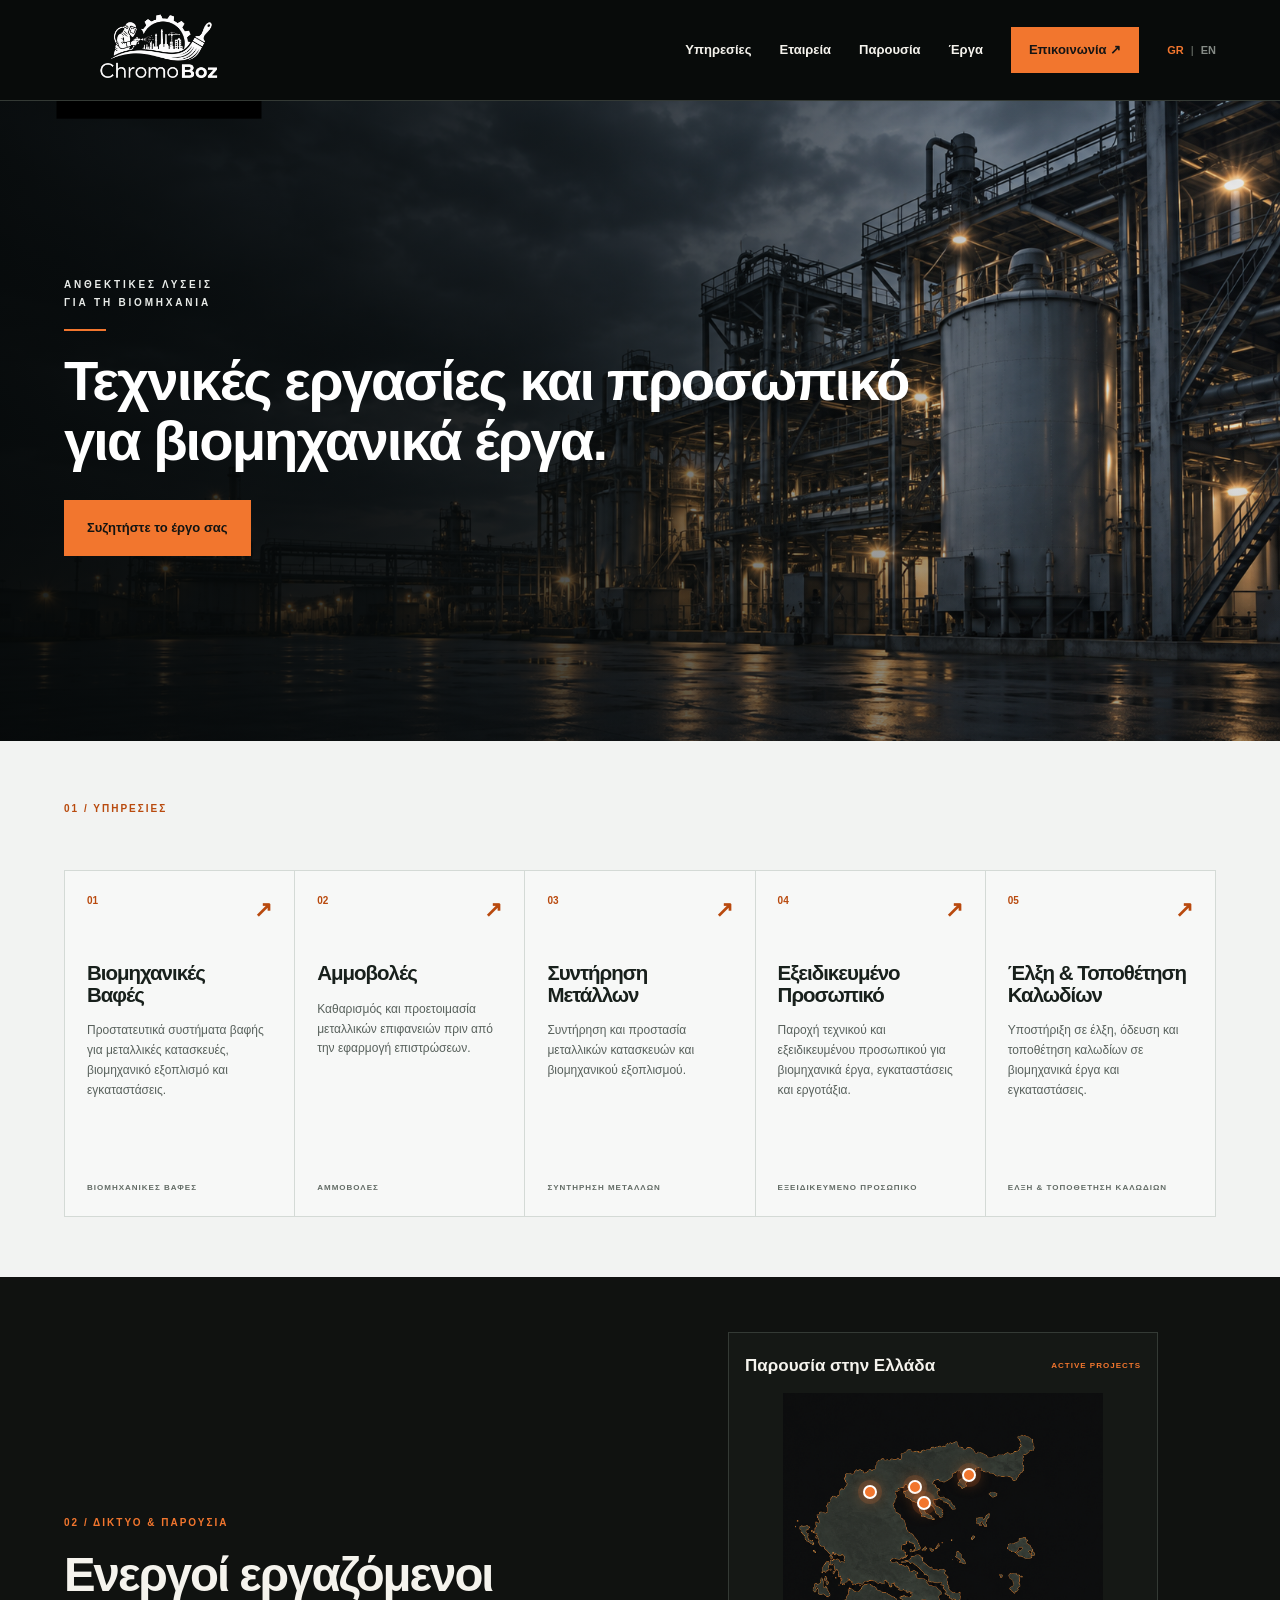
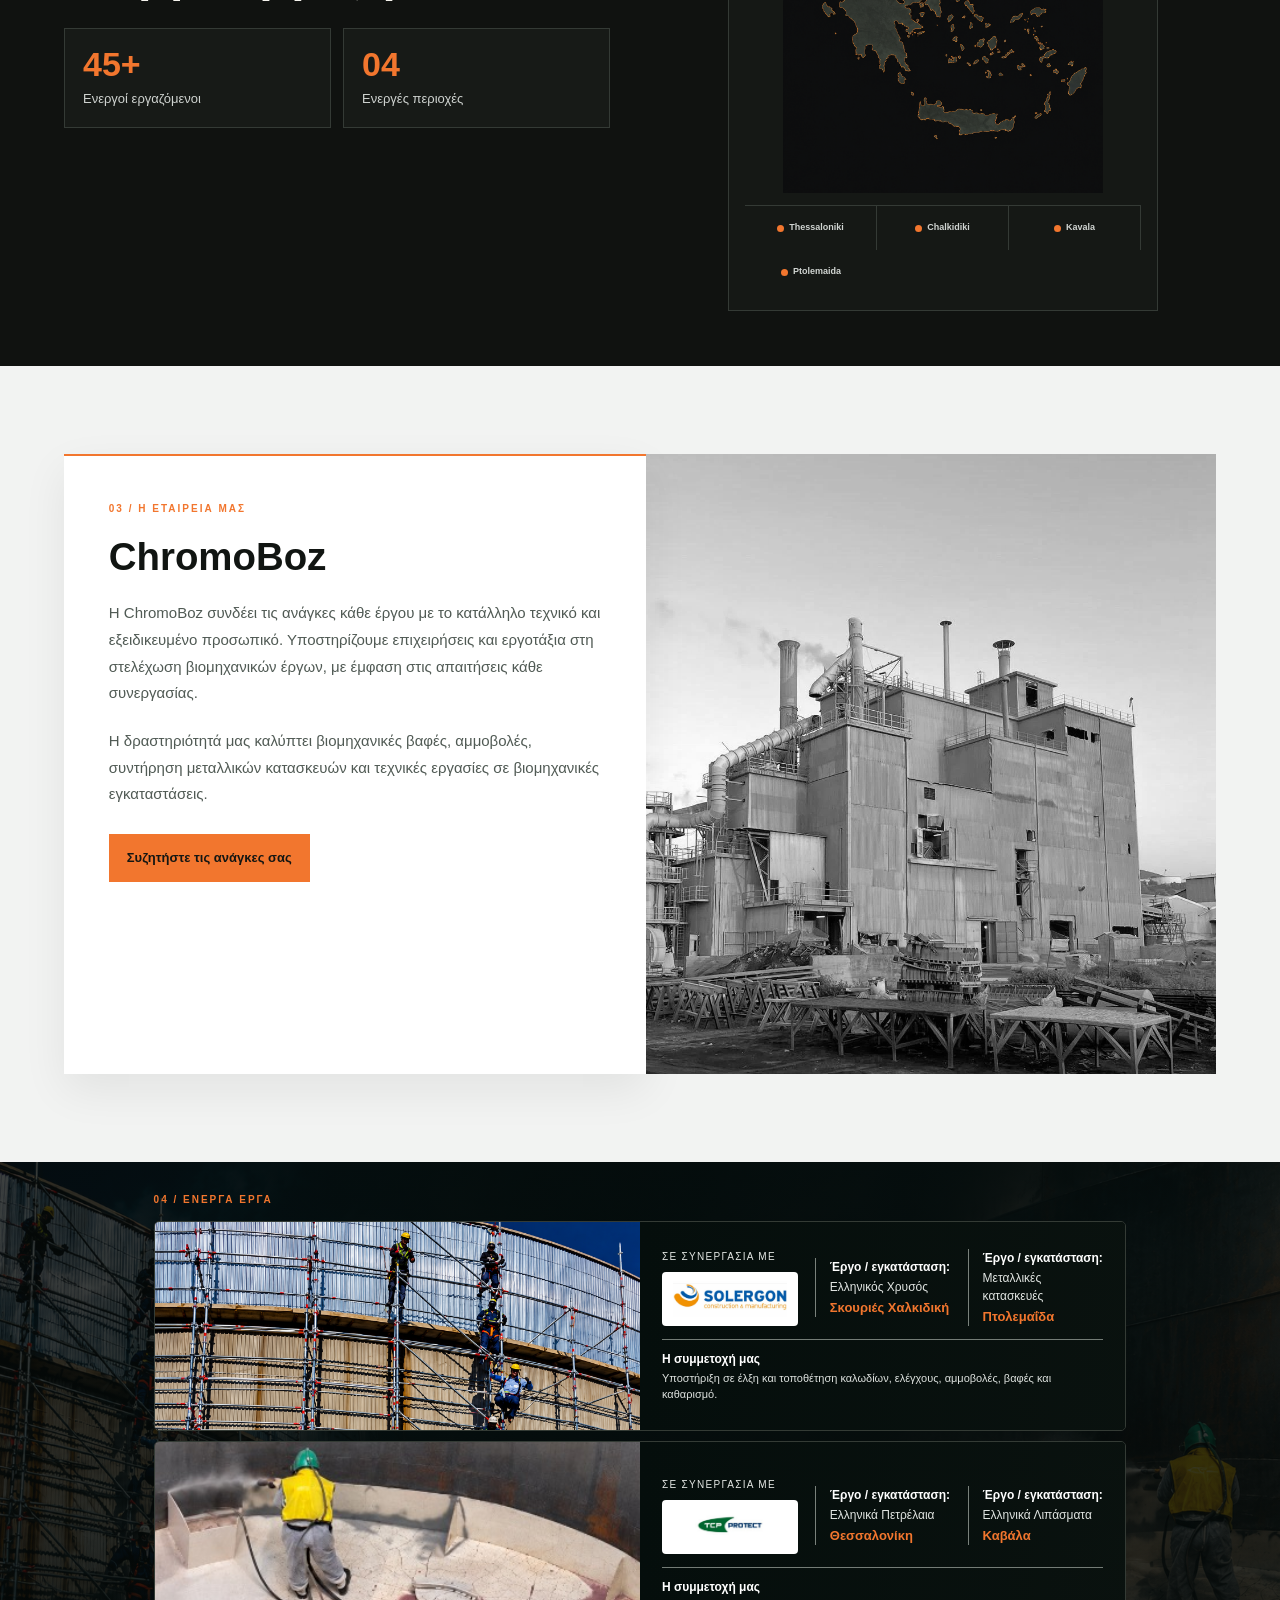
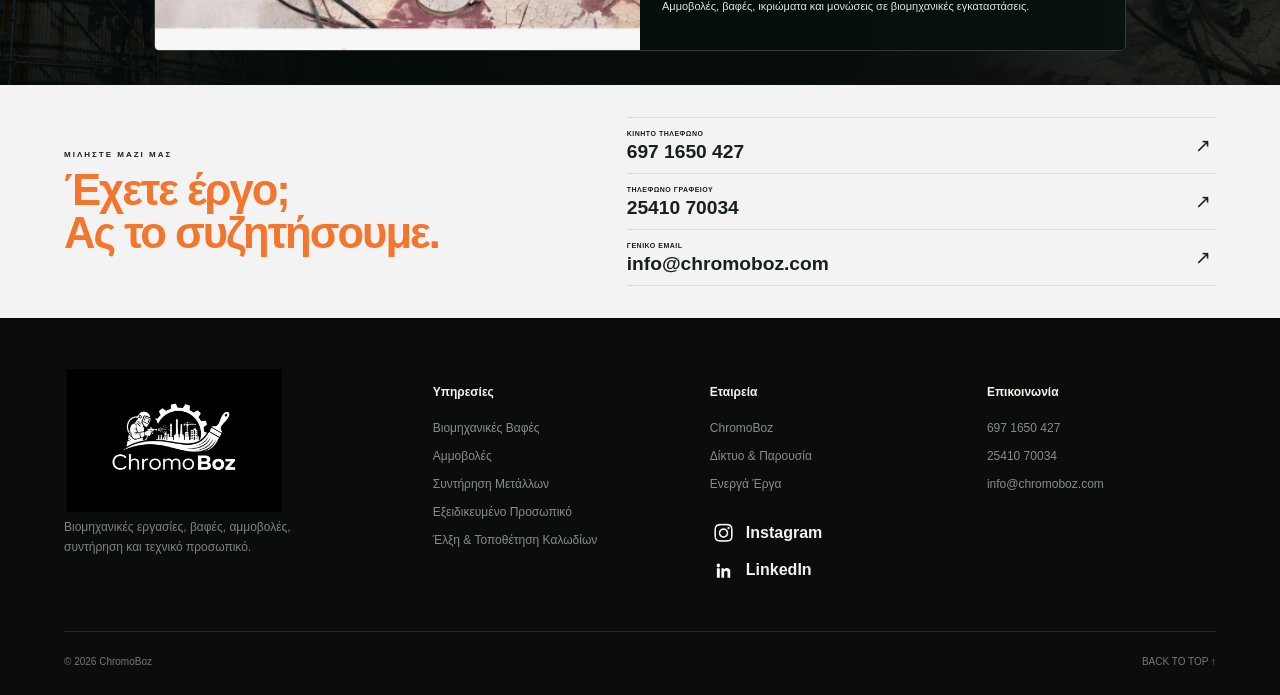
==== commit 02eae176: "Add Ptolemaida to Greek presence map Add a fourth map marker and location label for Ptolemaida, and " ====
--- a/index.html
+++ b/index.html
@@ -12,7 +12,7 @@
     content="Βιομηχανικές βαφές, αμμοβολές, συντήρηση μεταλλικών κατασκευών, τεχνικό προσωπικό και εργασίες καλωδίων."
   >
 
-  <link rel="stylesheet" href="styles.css?v=20260930-logo-fix-2">
+  <link rel="stylesheet" href="styles.css?v=20261123-ptolemaida">
   <link rel="canonical" href="https://chromoboz.com/">
   <link rel="alternate" hreflang="el" href="https://chromoboz.com/">
   <link rel="alternate" hreflang="x-default" href="https://chromoboz.com/">
@@ -346,7 +346,7 @@
             </div>
 
             <div class="metric">
-              <strong>03</strong>
+              <strong>04</strong>
               <span>Ενεργές περιοχές</span>
             </div>
 
@@ -404,6 +404,16 @@
               <b>Kavala</b>
             </button>
 
+
+            <button
+              class="map-pin"
+              type="button"
+              aria-label="Ptolemaida"
+              style="top:22.3%;left:24%;"
+            >
+              <span></span>
+              <b>Ptolemaida</b>
+            </button>
           </div>
 
 
@@ -424,6 +434,11 @@
               Kavala
             </span>
 
+
+            <span>
+              <i></i>
+              Ptolemaida
+            </span>
           </div>
 
         </div>
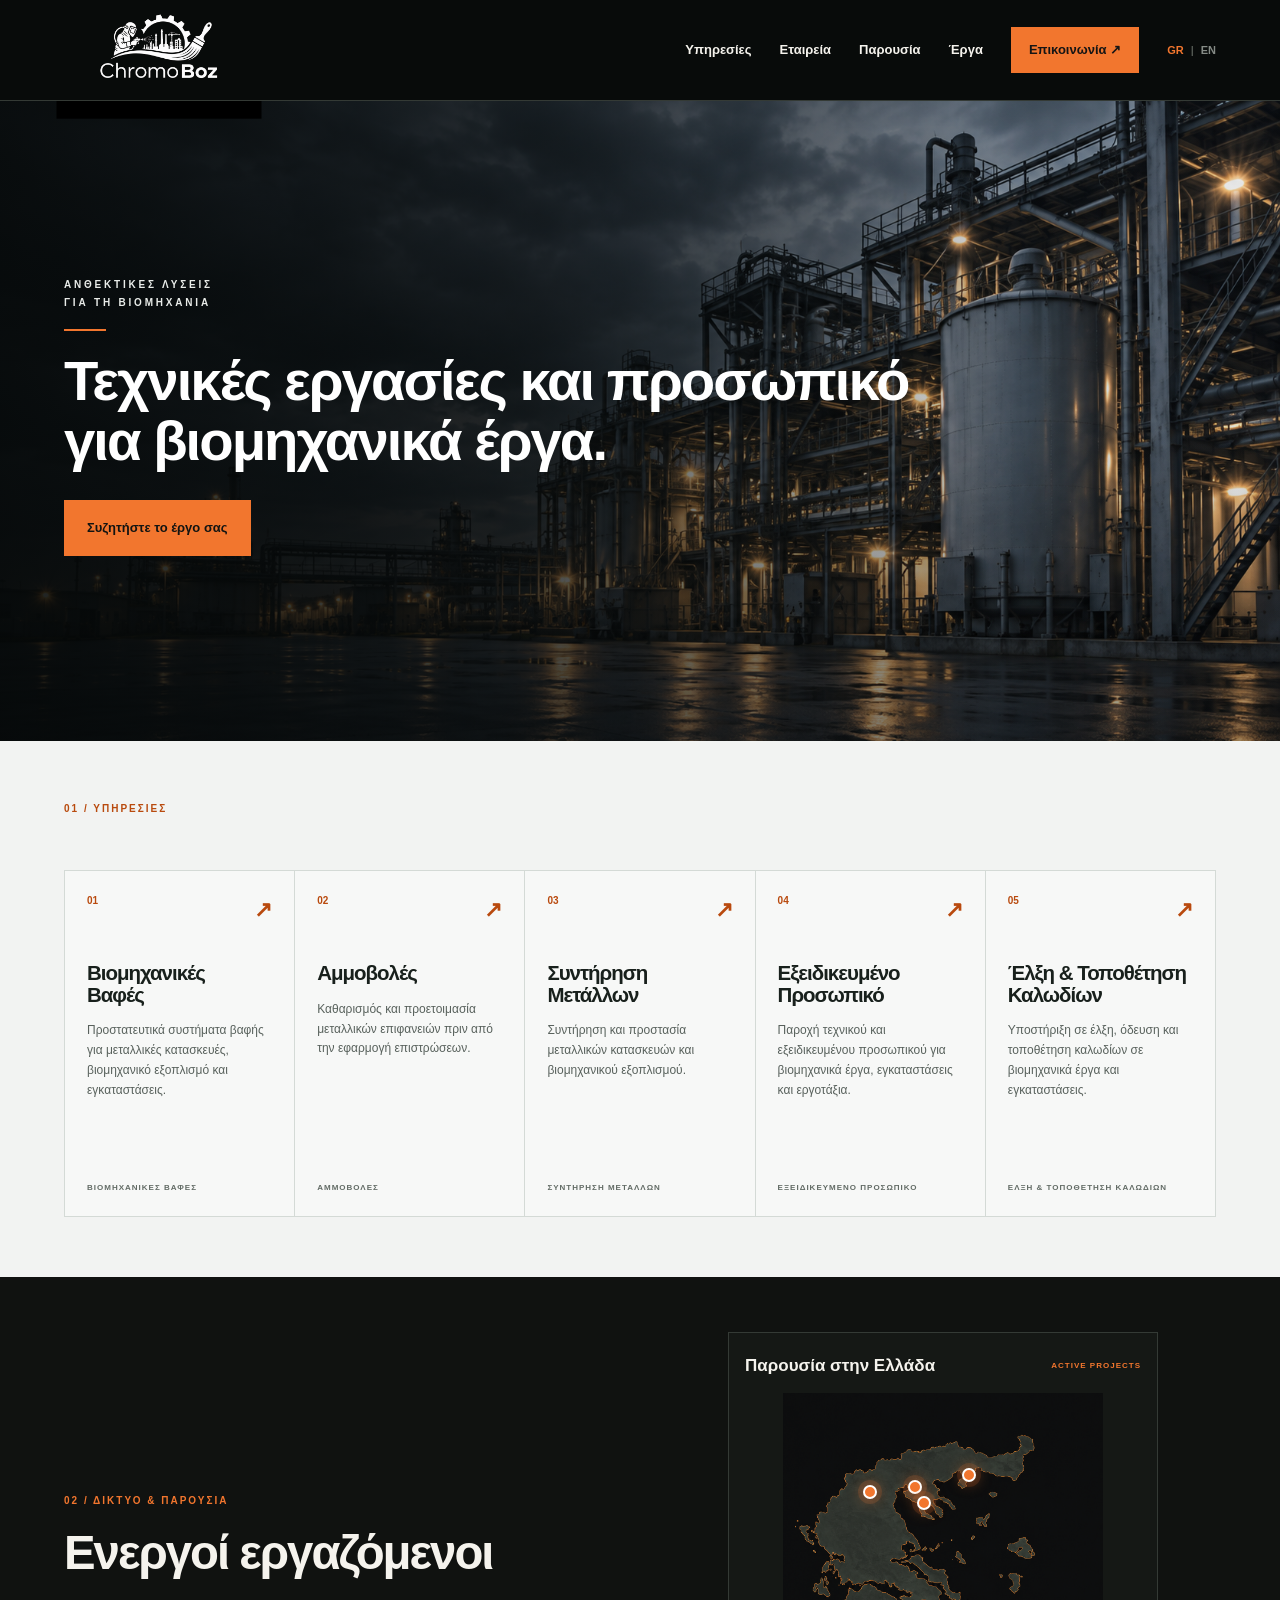
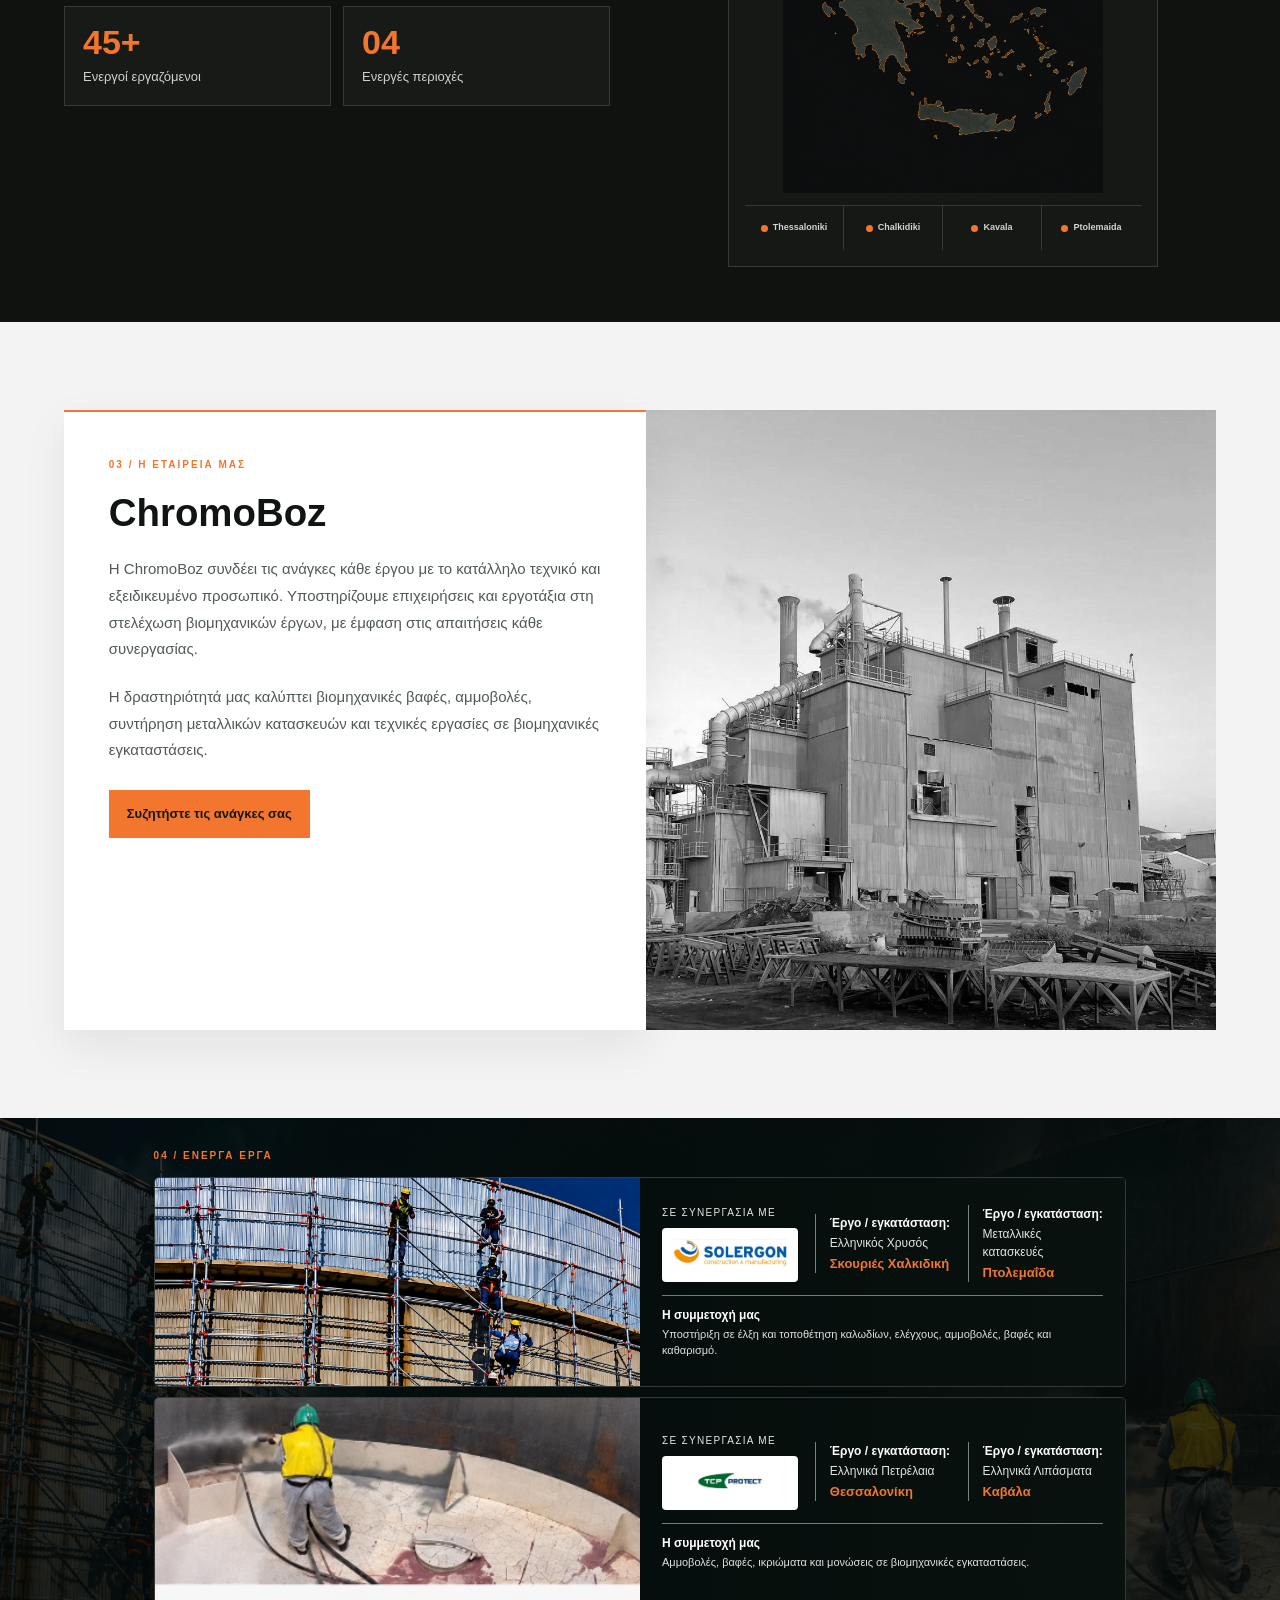
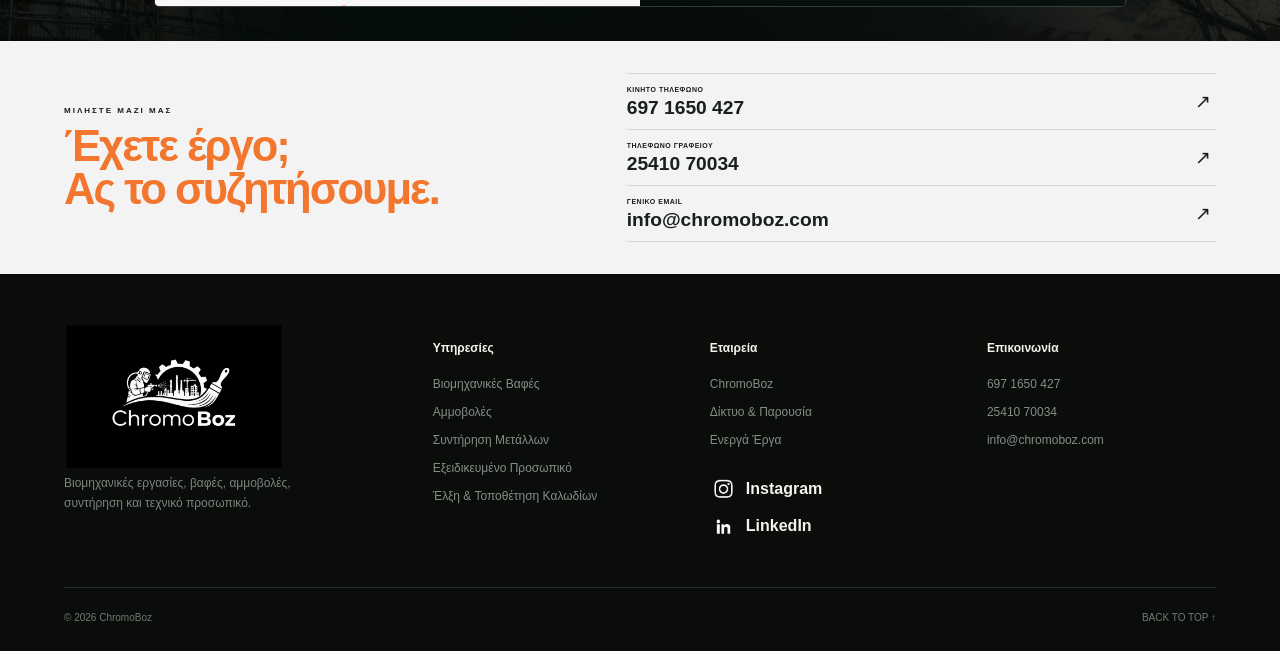
==== commit e346f75d: "Refresh map stylesheet after adding fourth location Load the final four-location map legend styles." ====
--- a/index.html
+++ b/index.html
@@ -12,7 +12,7 @@
     content="Βιομηχανικές βαφές, αμμοβολές, συντήρηση μεταλλικών κατασκευών, τεχνικό προσωπικό και εργασίες καλωδίων."
   >
 
-  <link rel="stylesheet" href="styles.css?v=20261123-ptolemaida">
+  <link rel="stylesheet" href="styles.css?v=20261123-ptolemaida-final">
   <link rel="canonical" href="https://chromoboz.com/">
   <link rel="alternate" hreflang="el" href="https://chromoboz.com/">
   <link rel="alternate" hreflang="x-default" href="https://chromoboz.com/">
--- a/styles.css
+++ b/styles.css
@@ -2022,3 +2022,21 @@
     transition: none !important;
   }
 }
+
+
+/* Four active regions: Ptolemaida added */
+.map-locations {
+  grid-template-columns: repeat(4, minmax(0, 1fr)) !important;
+}
+
+@media (max-width: 600px) {
+  .map-locations {
+    grid-template-columns: repeat(2, minmax(0, 1fr)) !important;
+  }
+  .map-locations > span:nth-child(2n) {
+    border-right: 0;
+  }
+  .map-locations > span:nth-child(-n + 2) {
+    border-bottom: 1px solid var(--line-dark);
+  }
+}
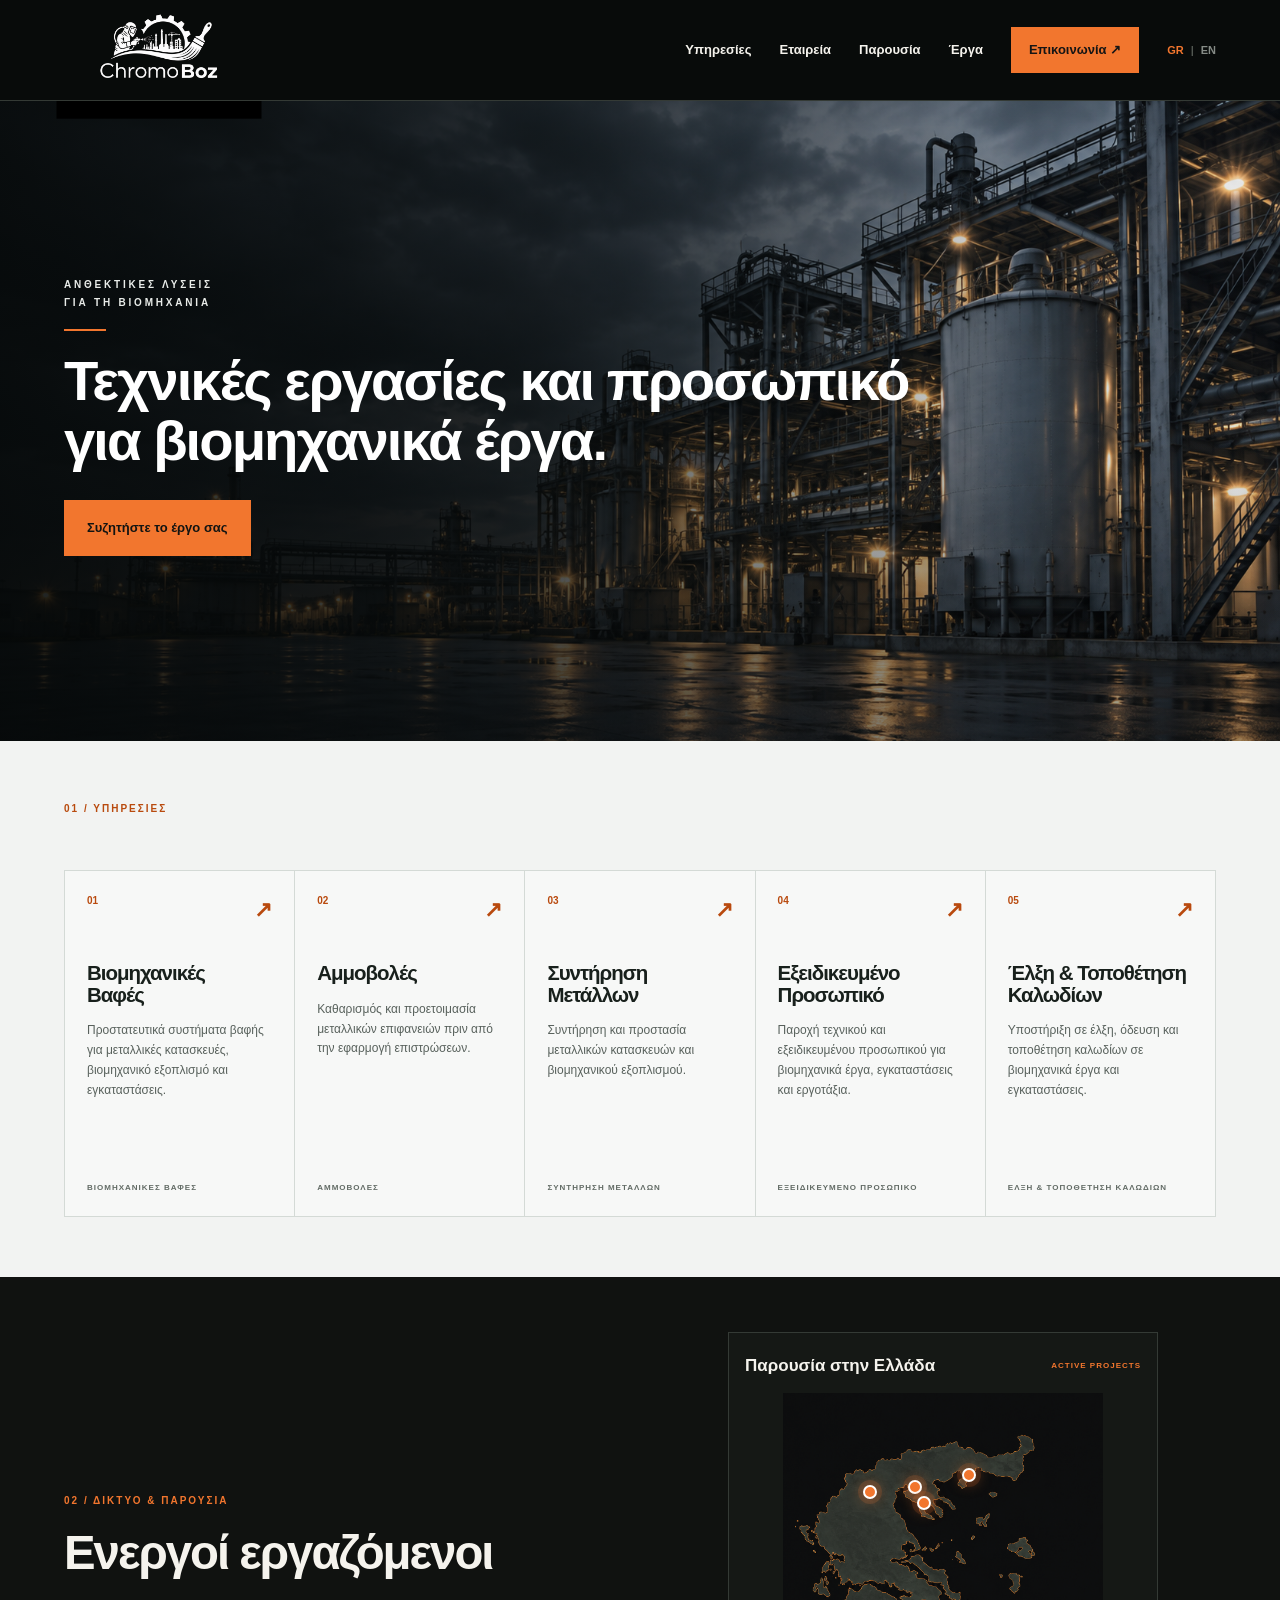
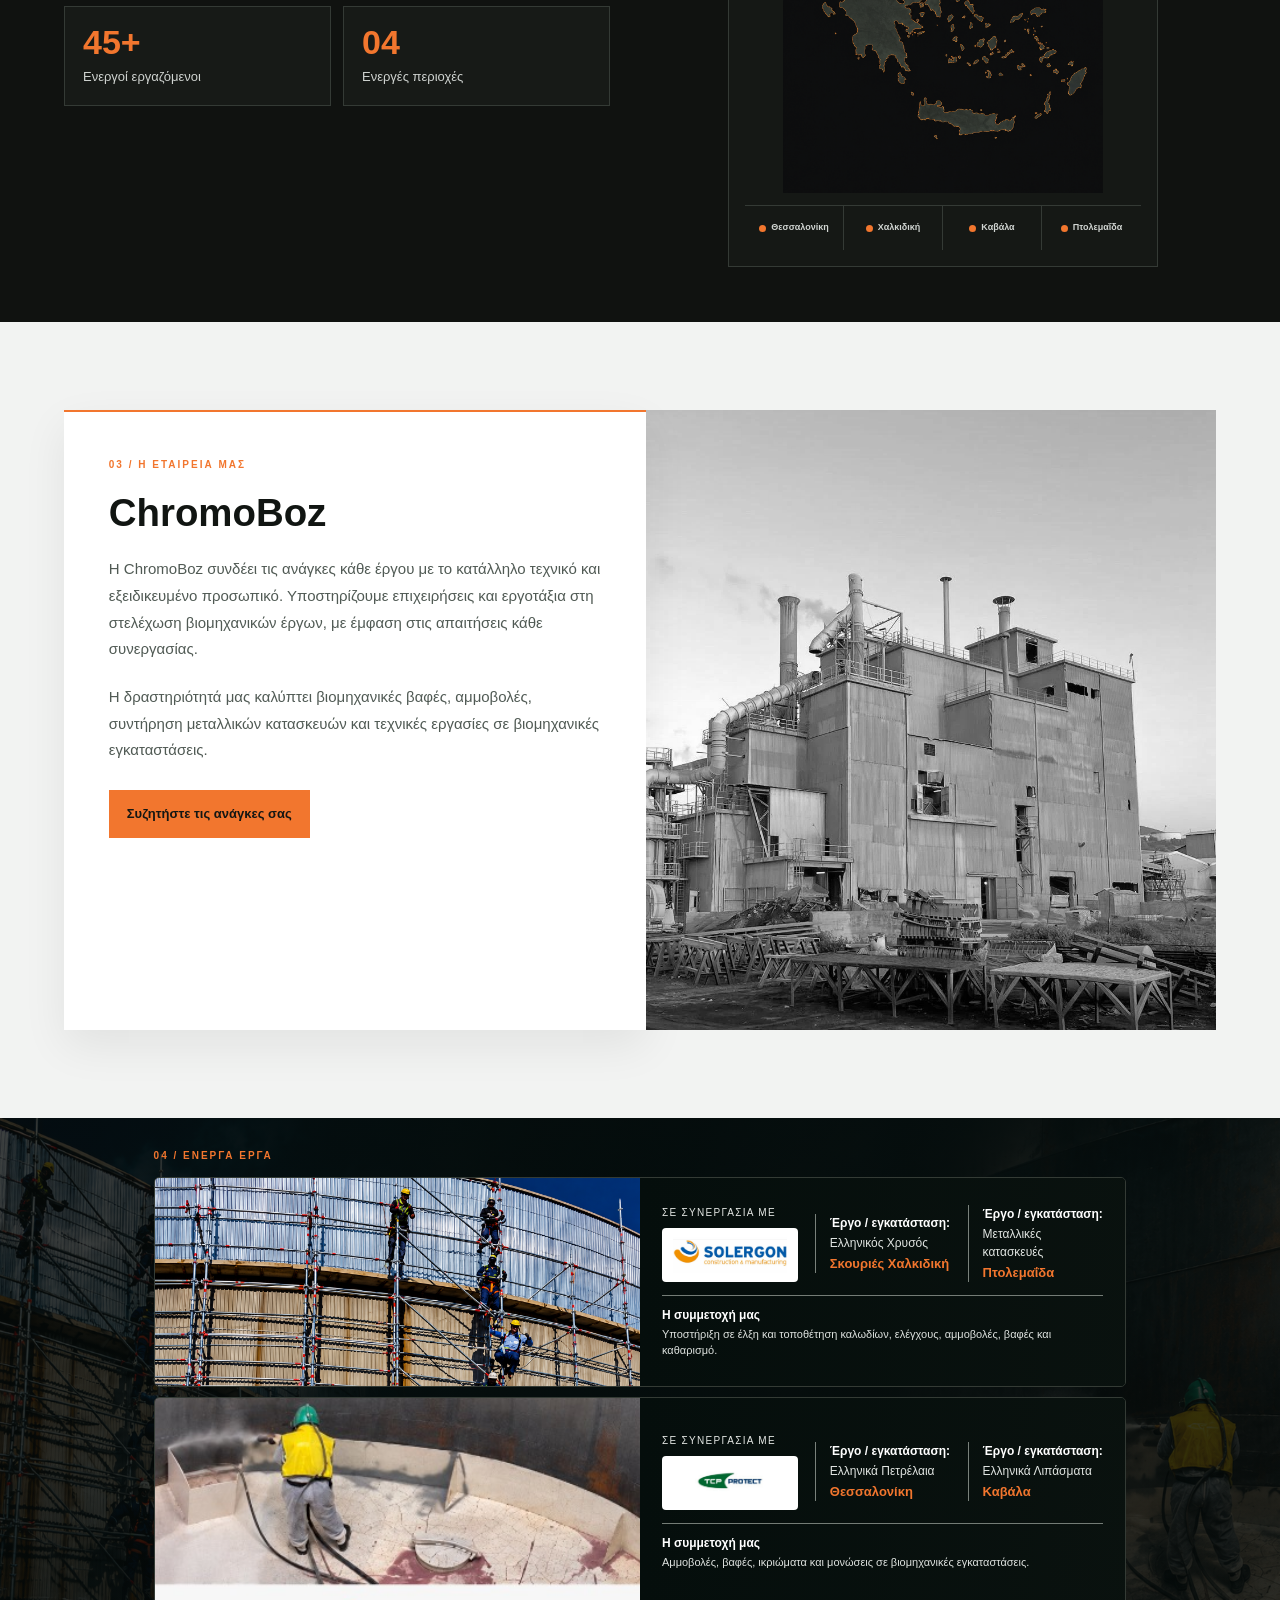
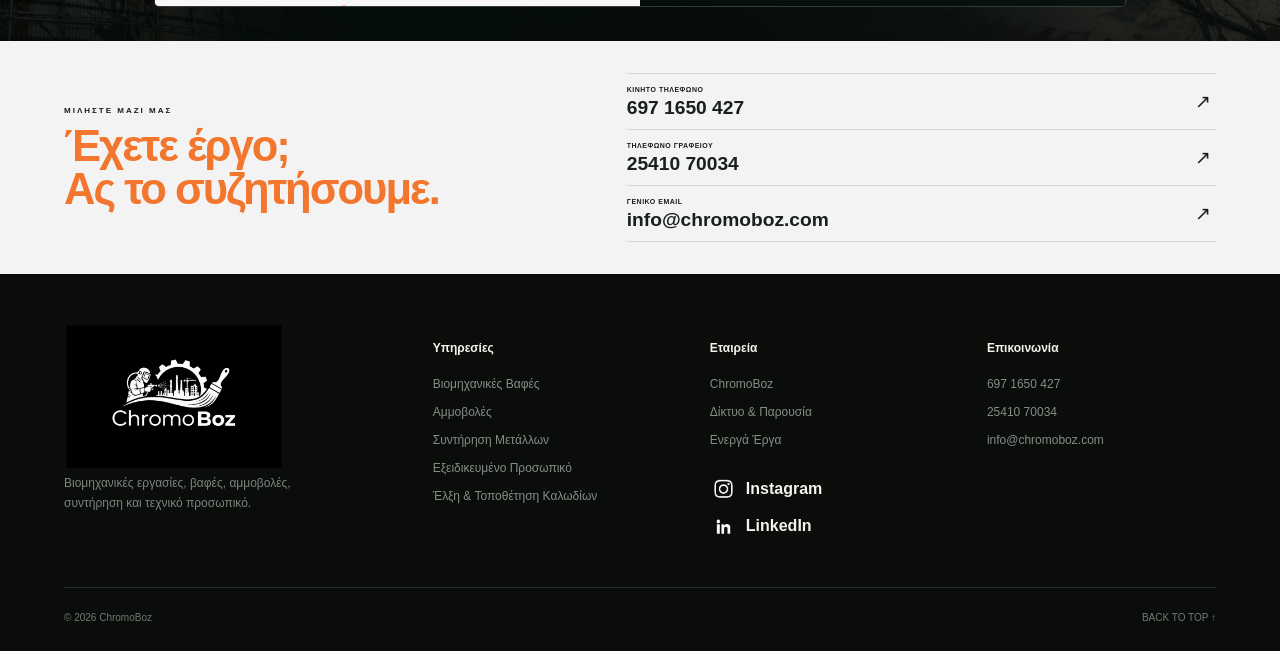
==== commit a8963700: "Translate Greek map location names into Greek Translate the four map tooltips, accessible names and " ====
--- a/index.html
+++ b/index.html
@@ -377,42 +377,42 @@
             <button
               class="map-pin"
               type="button"
-              aria-label="Thessaloniki"
+              aria-label="Θεσσαλονίκη"
               style="top:21%;left:38%;"
             >
               <span></span>
-              <b>Thessaloniki</b>
+              <b>Θεσσαλονίκη</b>
             </button>
 
             <button
               class="map-pin map-pin-bottom"
               type="button"
-              aria-label="Chalkidiki"
+              aria-label="Χαλκιδική"
               style="top:25%;left:41%;"
             >
               <span></span>
-              <b>Chalkidiki</b>
+              <b>Χαλκιδική</b>
             </button>
 
             <button
               class="map-pin"
               type="button"
-              aria-label="Kavala"
+              aria-label="Καβάλα"
               style="top:18%;left:55%;"
             >
               <span></span>
-              <b>Kavala</b>
+              <b>Καβάλα</b>
             </button>
 
 
             <button
               class="map-pin"
               type="button"
-              aria-label="Ptolemaida"
+              aria-label="Πτολεμαΐδα"
               style="top:22.3%;left:24%;"
             >
               <span></span>
-              <b>Ptolemaida</b>
+              <b>Πτολεμαΐδα</b>
             </button>
           </div>
 
@@ -421,23 +421,23 @@
 
             <span>
               <i></i>
-              Thessaloniki
+              Θεσσαλονίκη
             </span>
 
             <span>
               <i></i>
-              Chalkidiki
+              Χαλκιδική
             </span>
 
             <span>
               <i></i>
-              Kavala
+              Καβάλα
             </span>
 
 
             <span>
               <i></i>
-              Ptolemaida
+              Πτολεμαΐδα
             </span>
           </div>
 
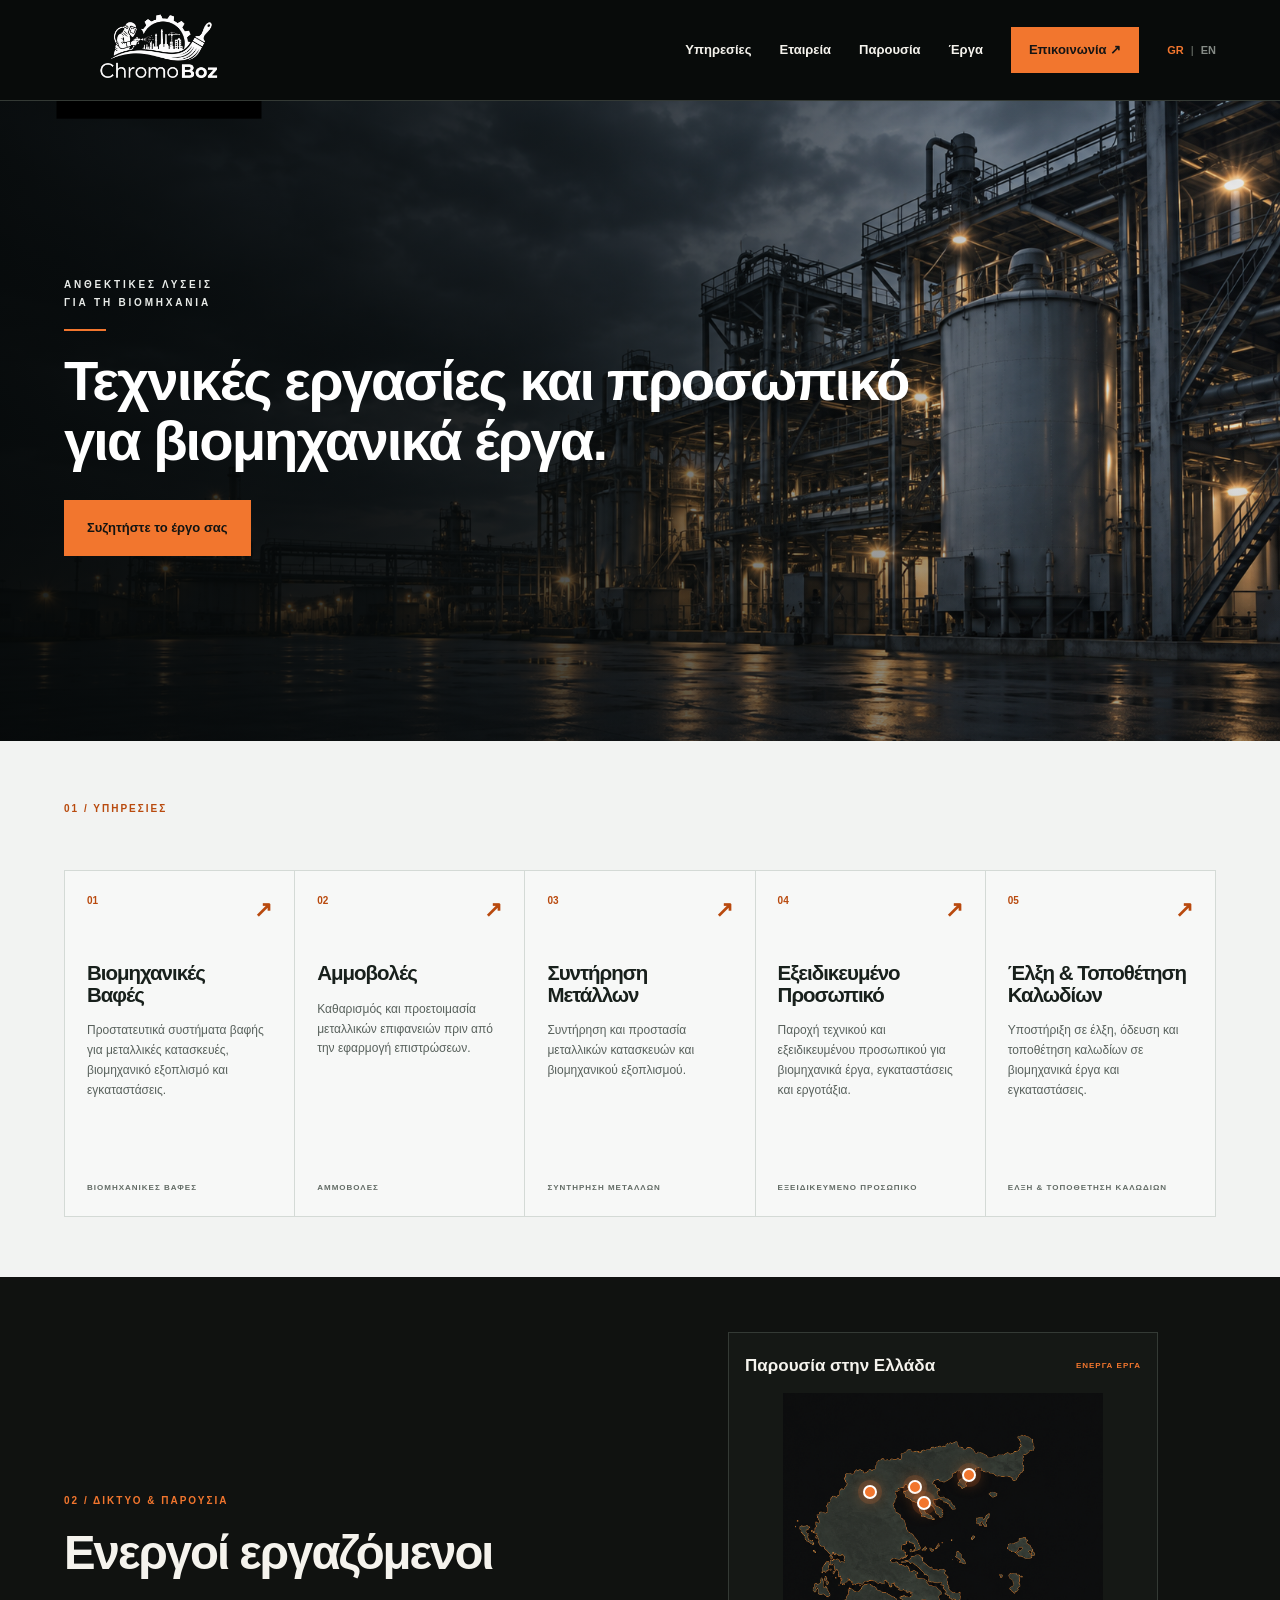
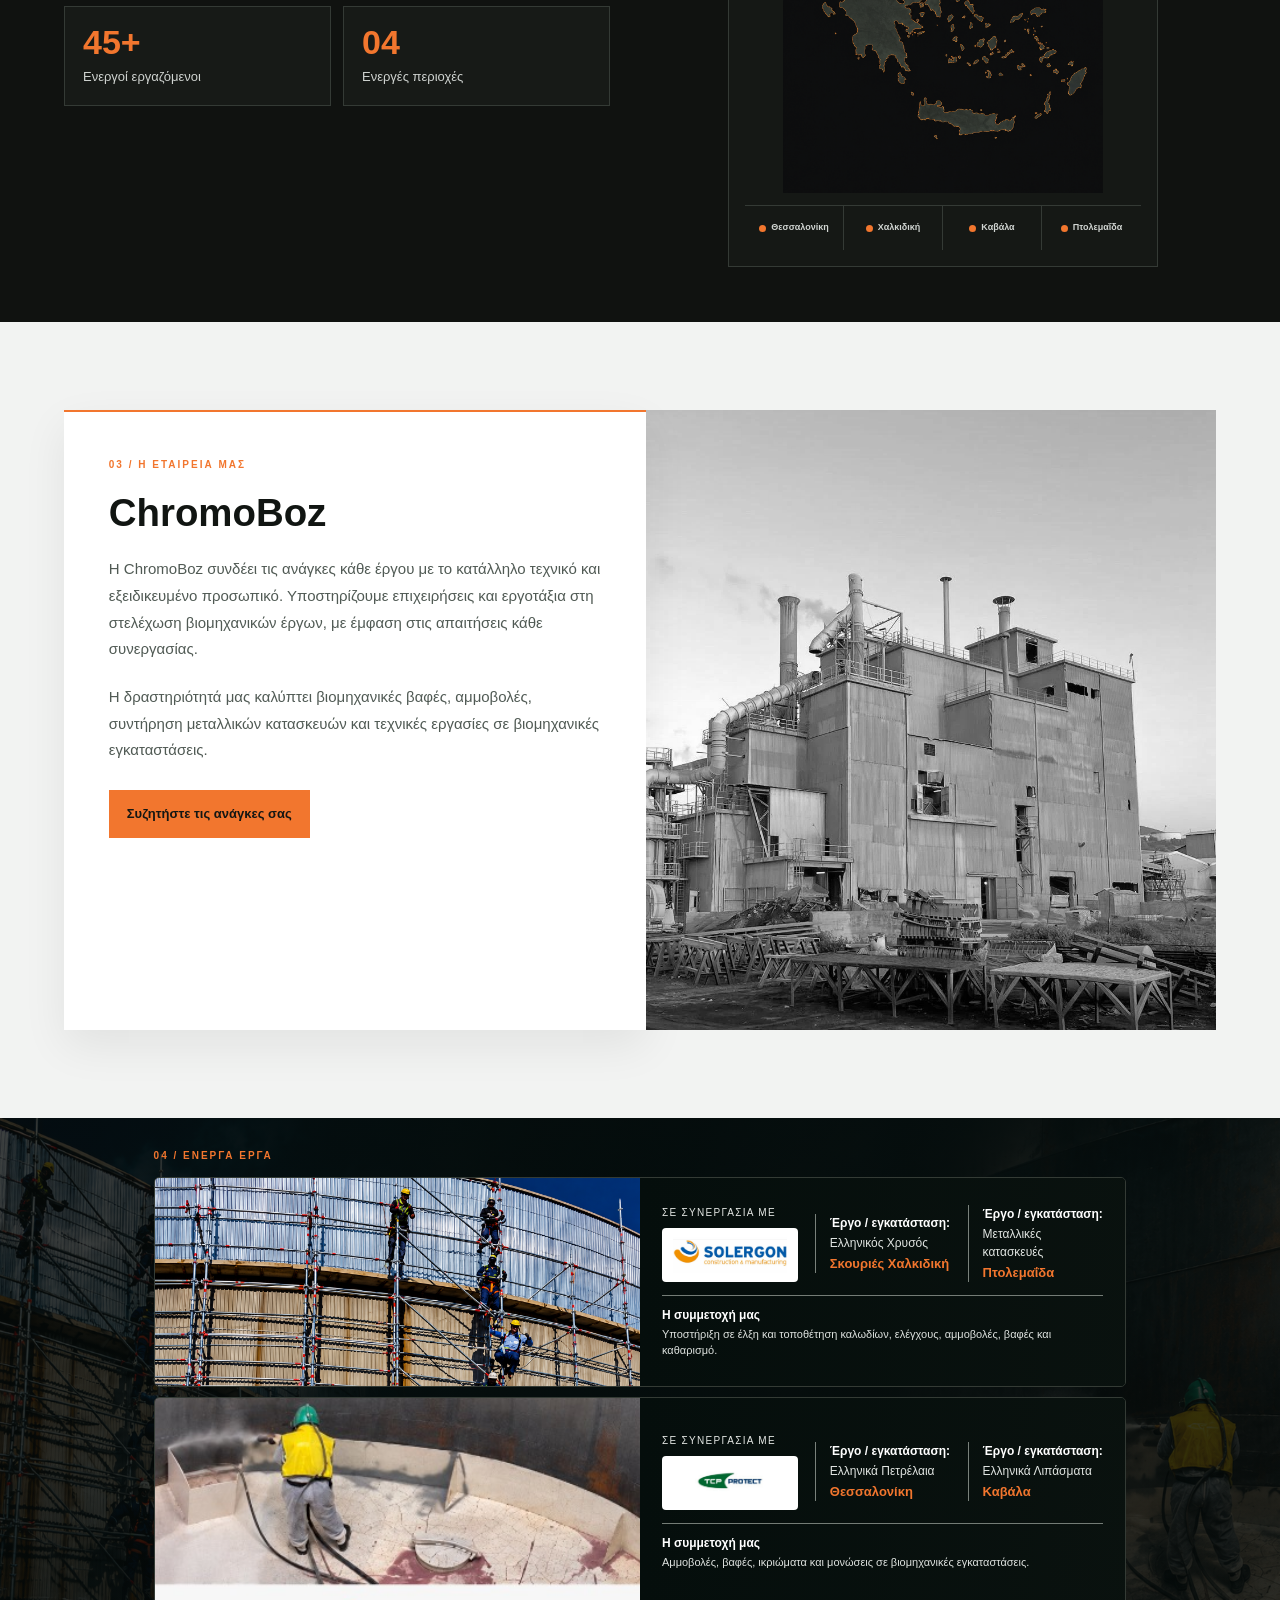
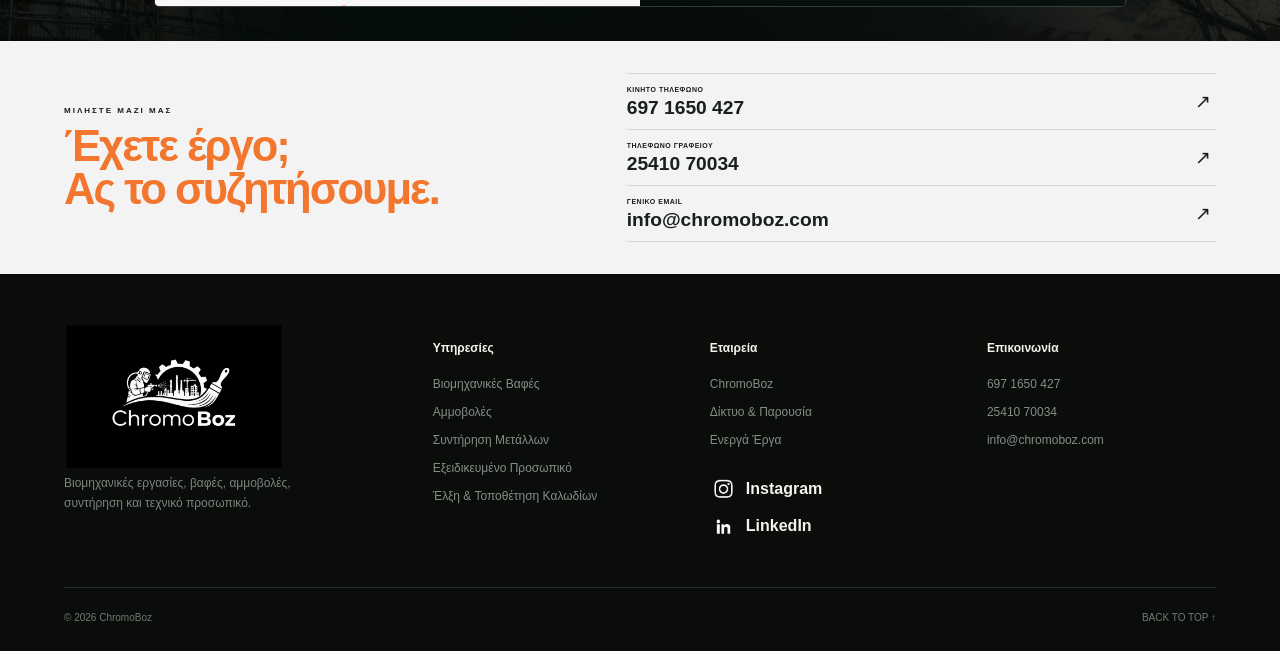
==== commit 0703ec8a: "Translate active projects map heading into Greek Replace ACTIVE PROJECTS with ΕΝΕΡΓΑ ΕΡΓΑ in the Gre" ====
--- a/index.html
+++ b/index.html
@@ -361,7 +361,7 @@
 
             <h3>Παρουσία στην Ελλάδα</h3>
 
-            <span>ACTIVE PROJECTS</span>
+            <span>ΕΝΕΡΓΑ ΕΡΓΑ</span>
 
           </div>
 
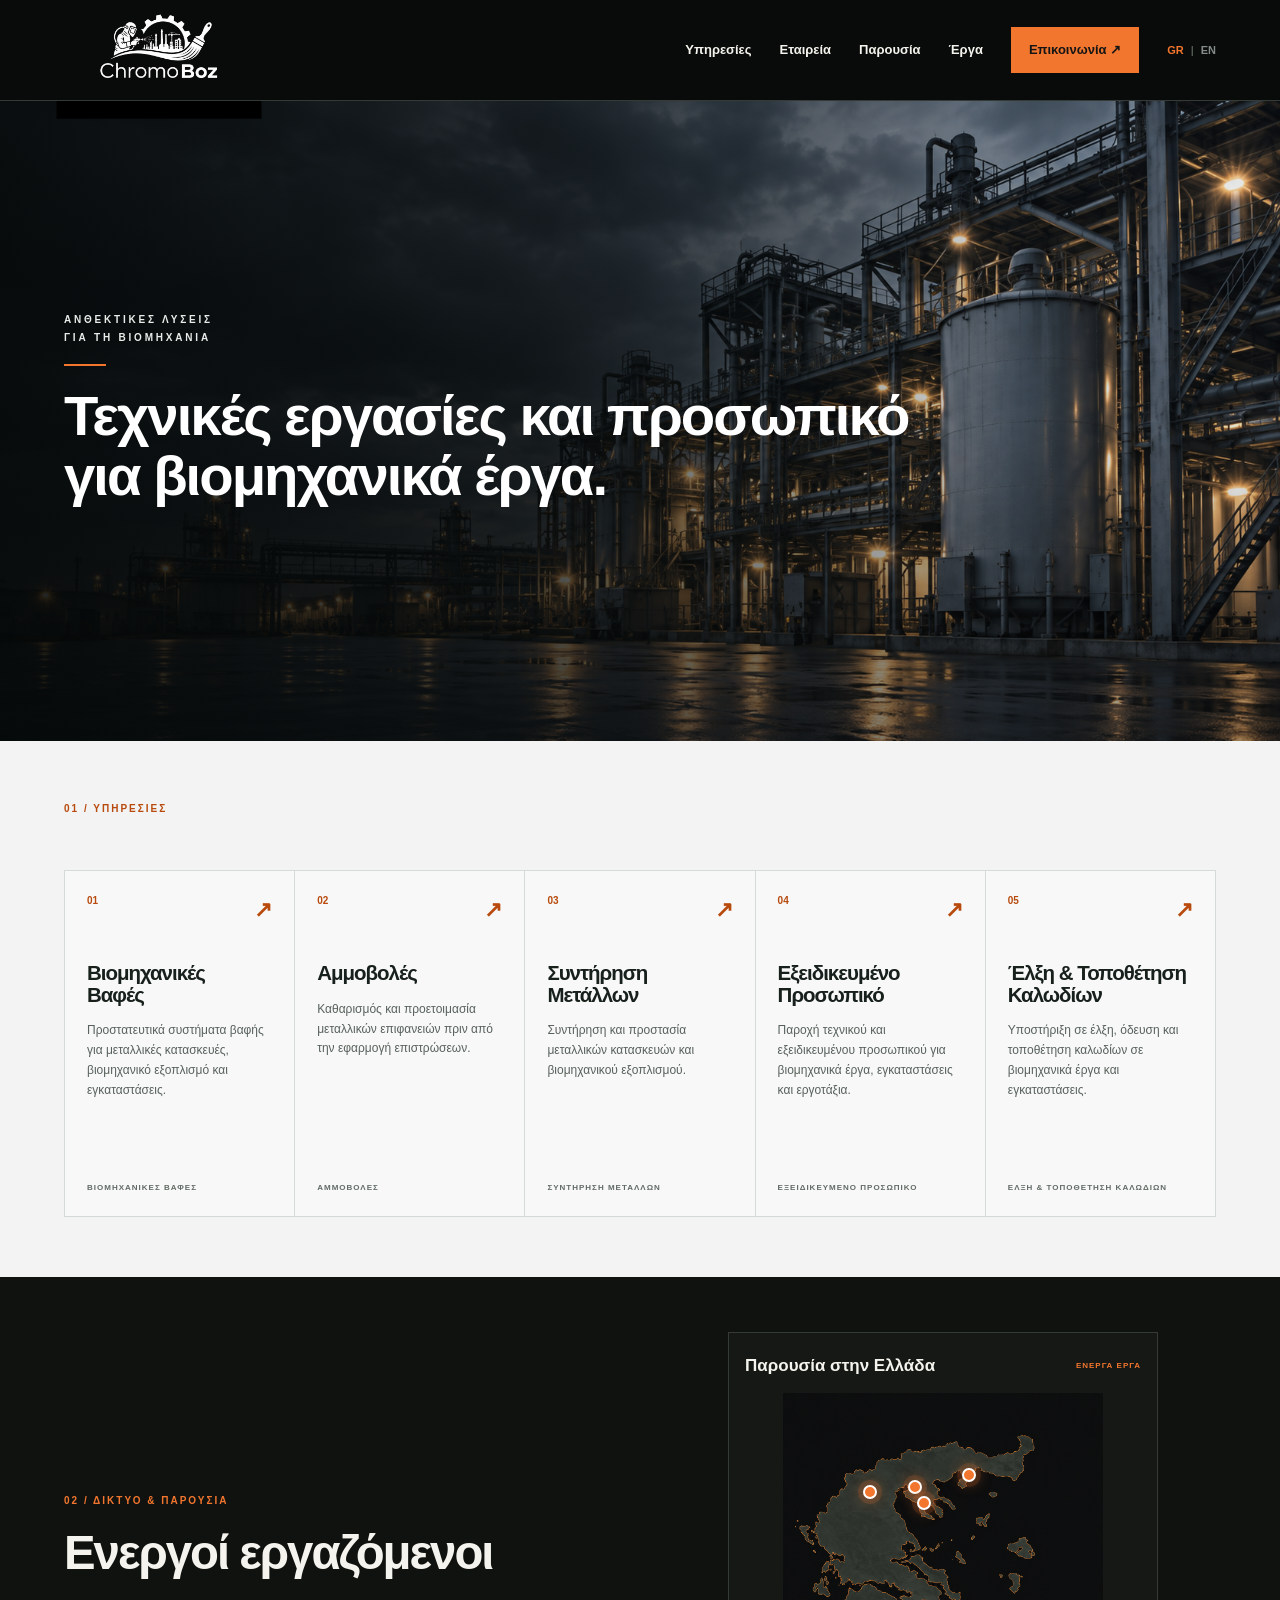
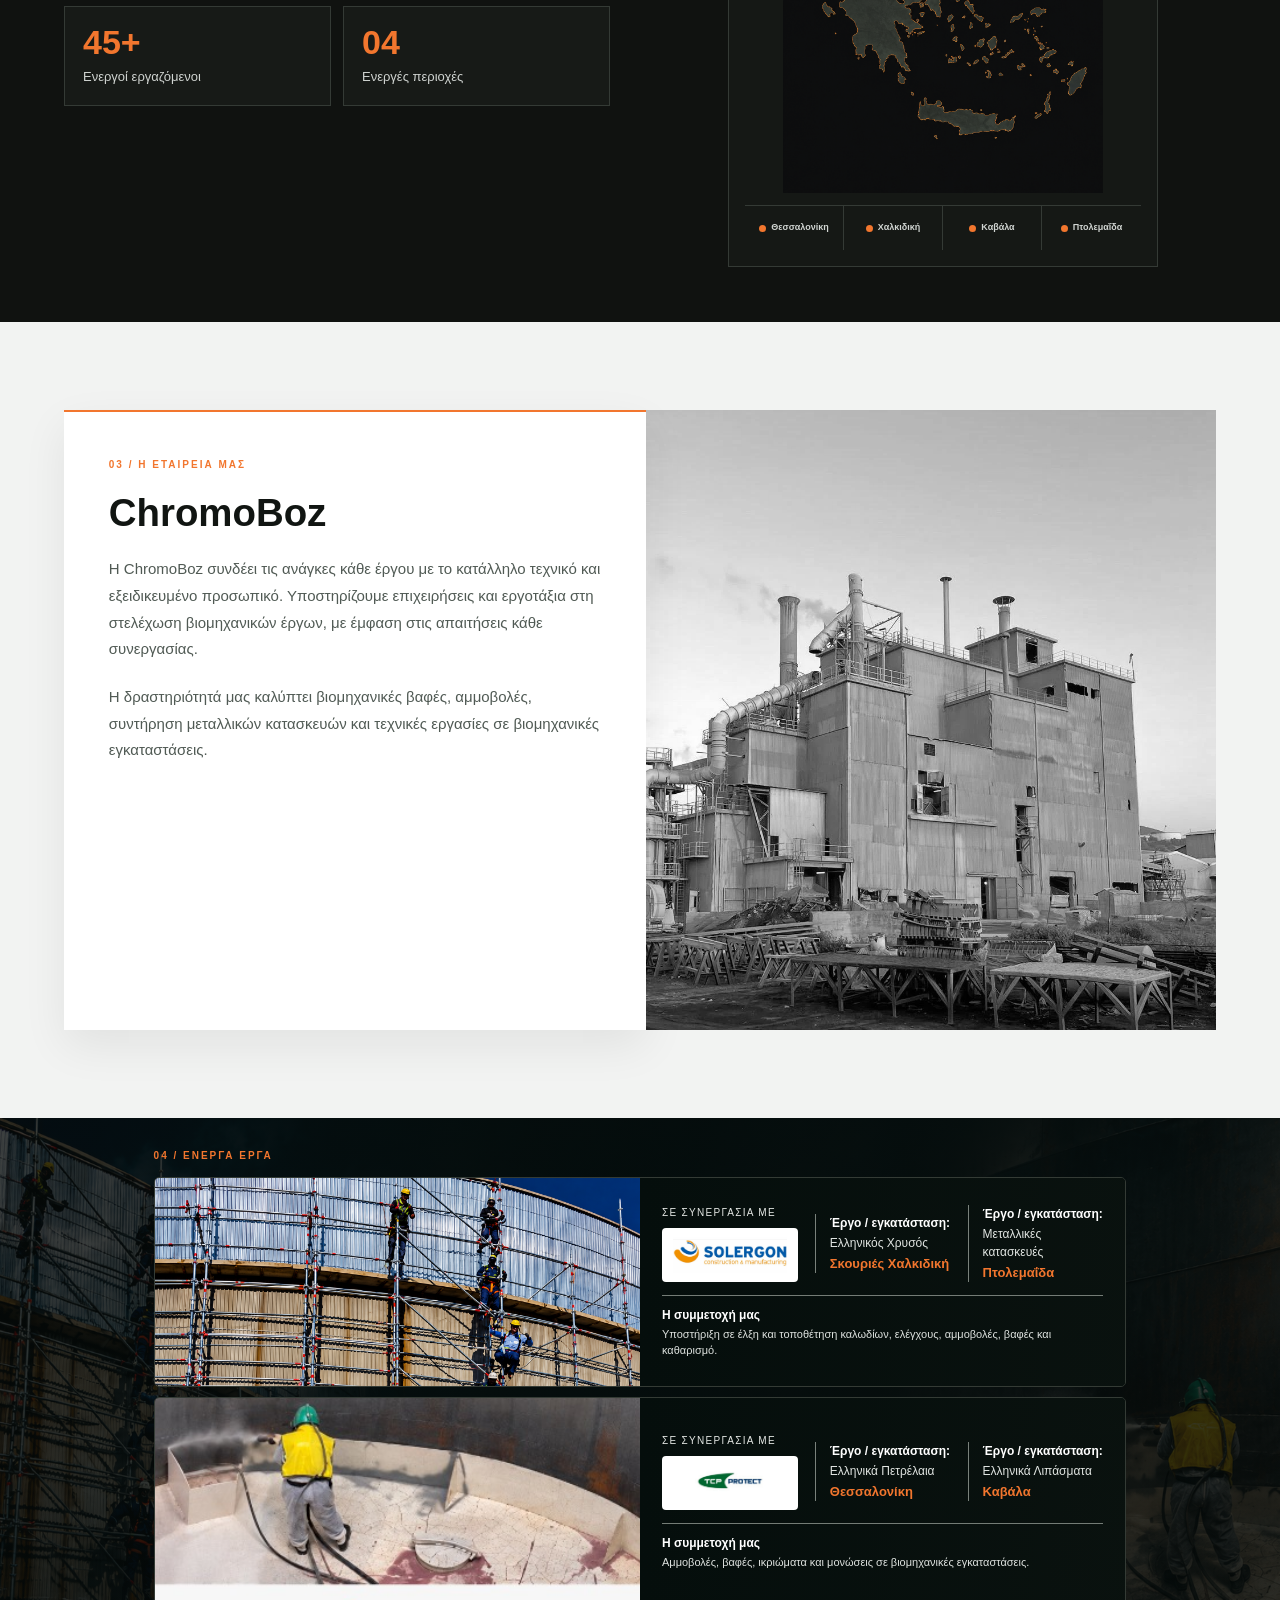
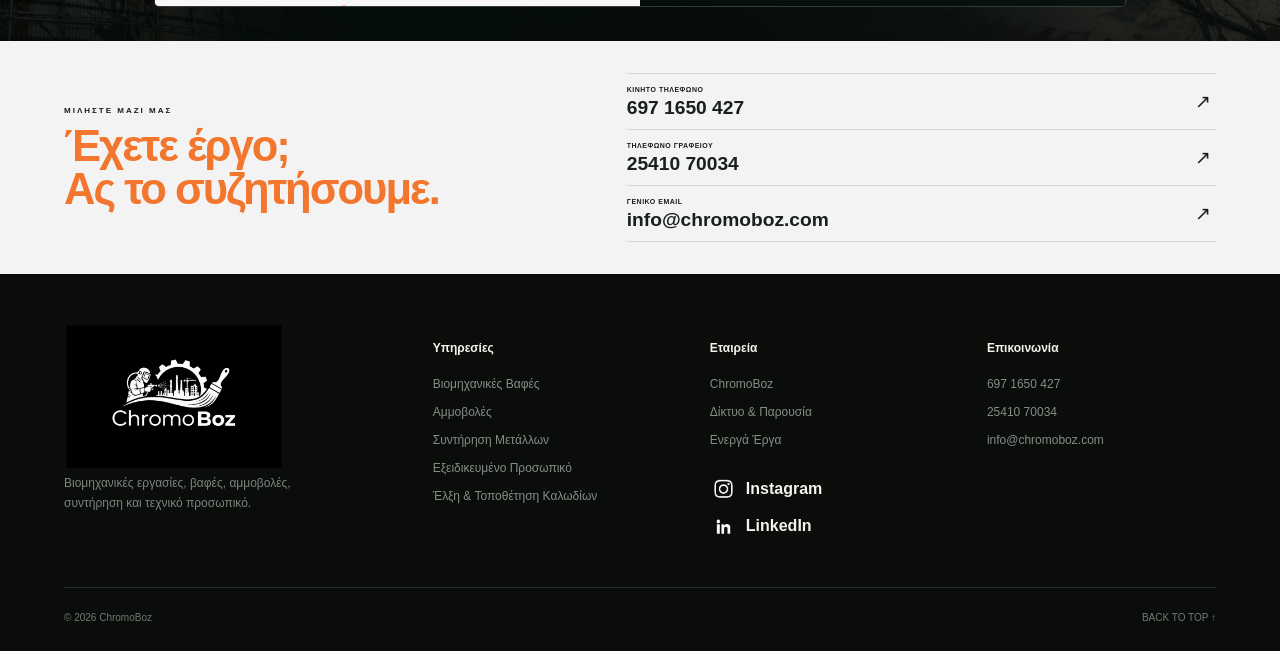
==== commit bb478062: "Remove discussion buttons from Greek page Remove the hero project discussion button and the company " ====
--- a/index.html
+++ b/index.html
@@ -140,13 +140,7 @@
           <p
           </p>
 
-          <div class="hero-buttons">
-
-            <a href="#contact" class="button primary">
-  Συζητήστε το έργο σας
-</a>
-
-          </div>
+          
 
         </div>
 
@@ -479,9 +473,7 @@
             εργασίες σε βιομηχανικές εγκαταστάσεις.
           </p>
 
-         <a href="#contact" class="company-button">
-  Συζητήστε τις ανάγκες σας
-</a>
+         
 
         </div>
 
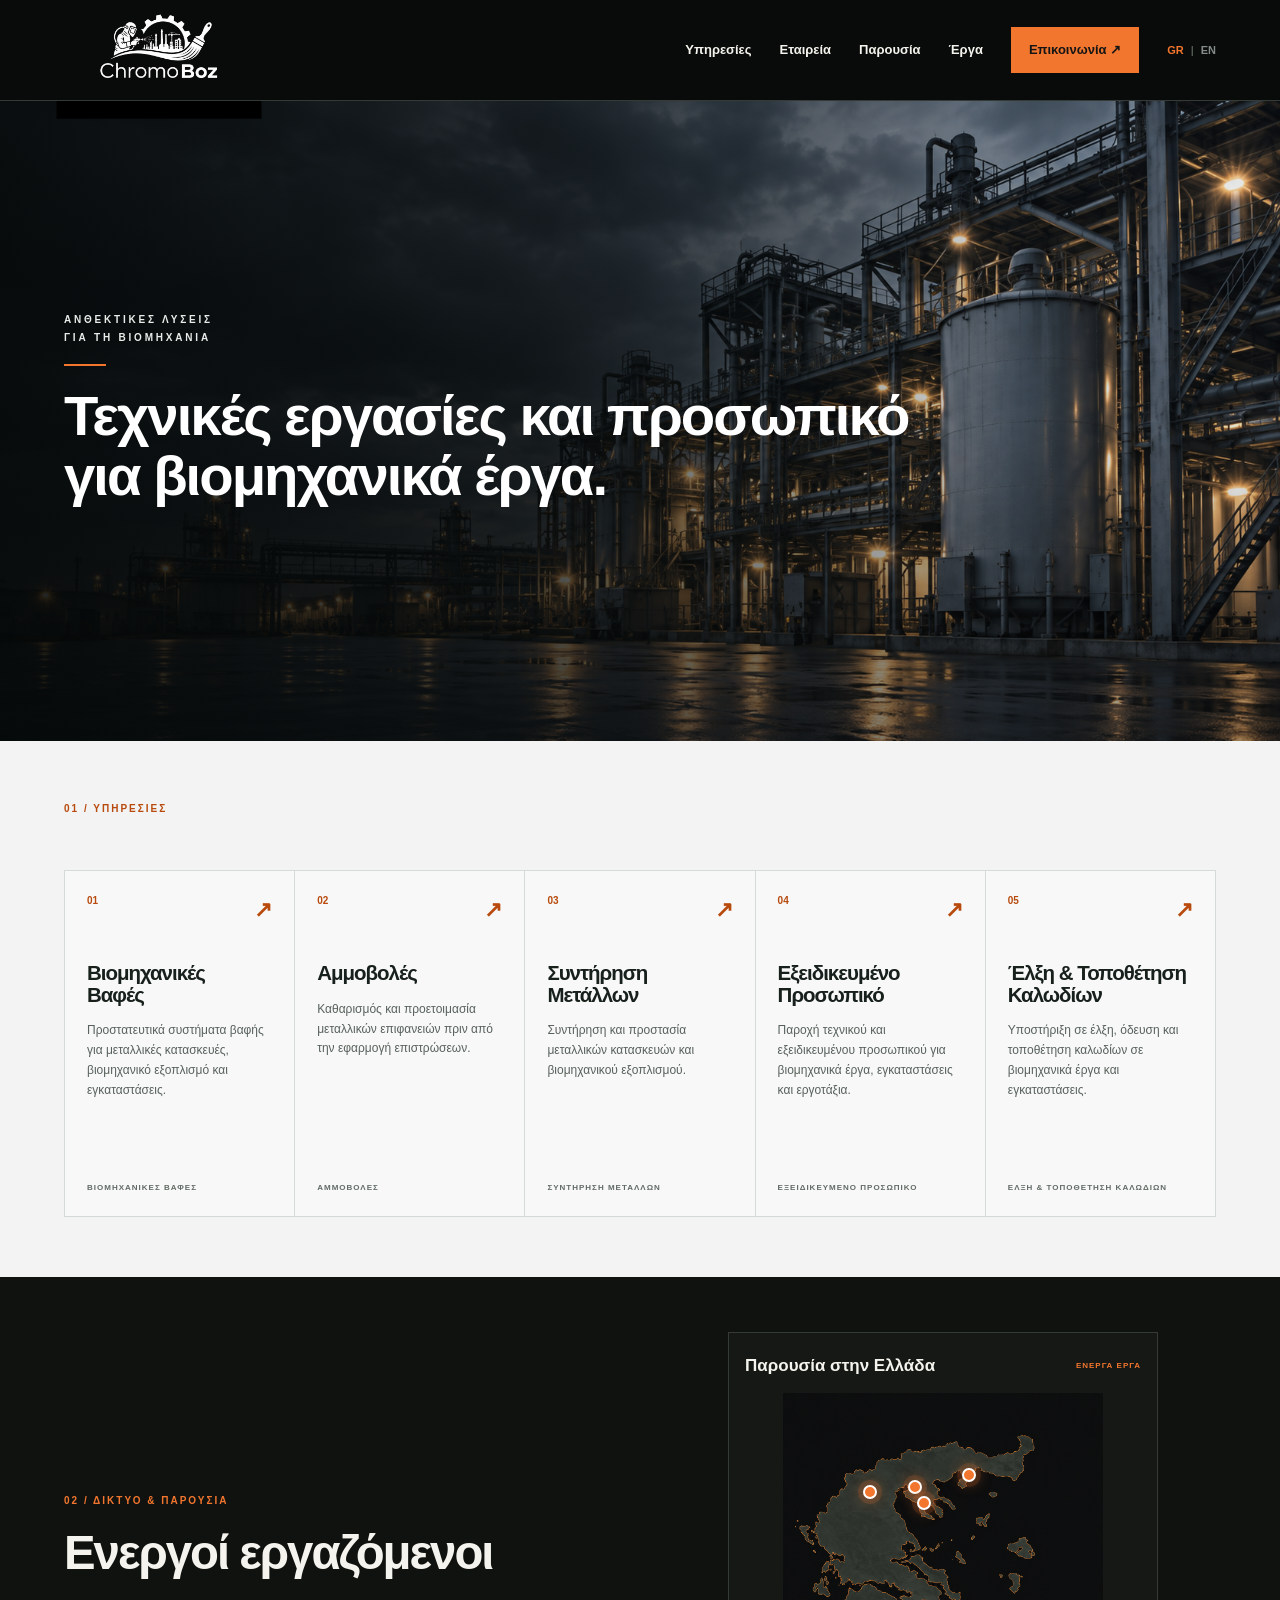
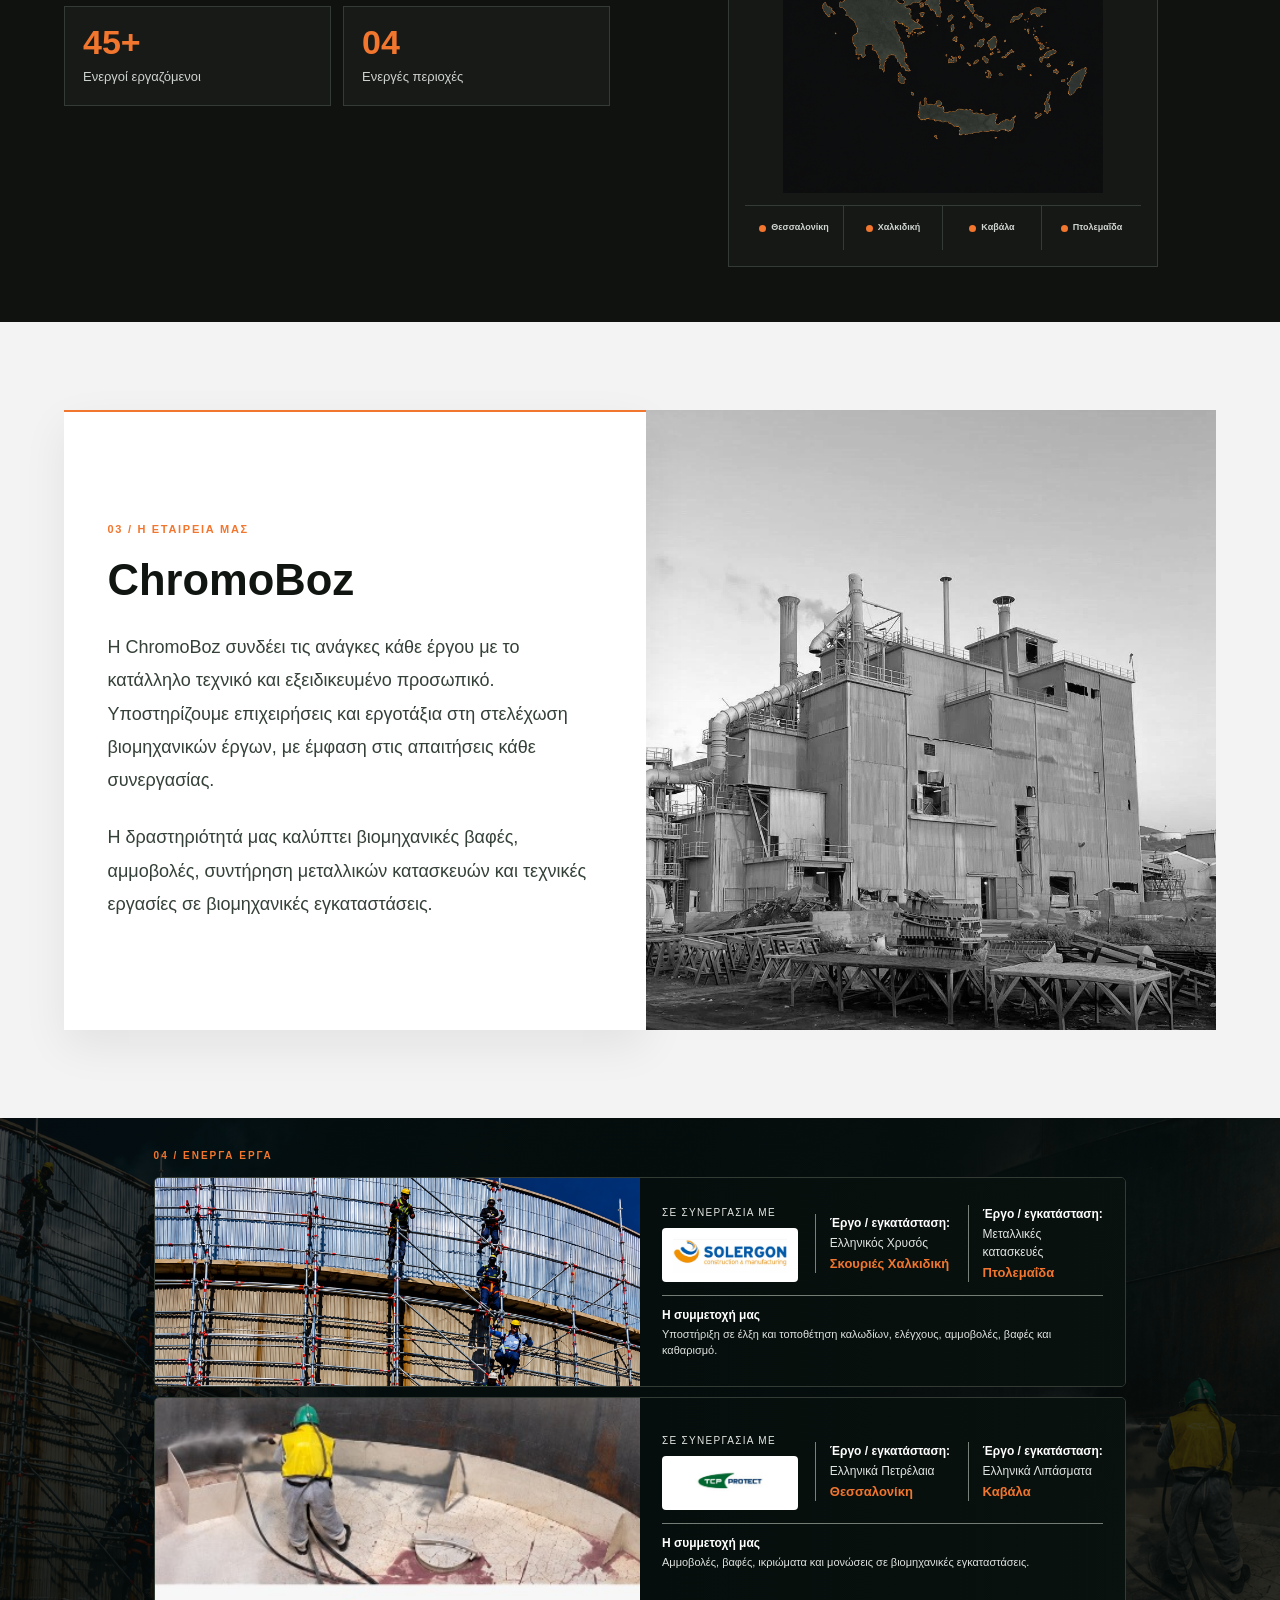
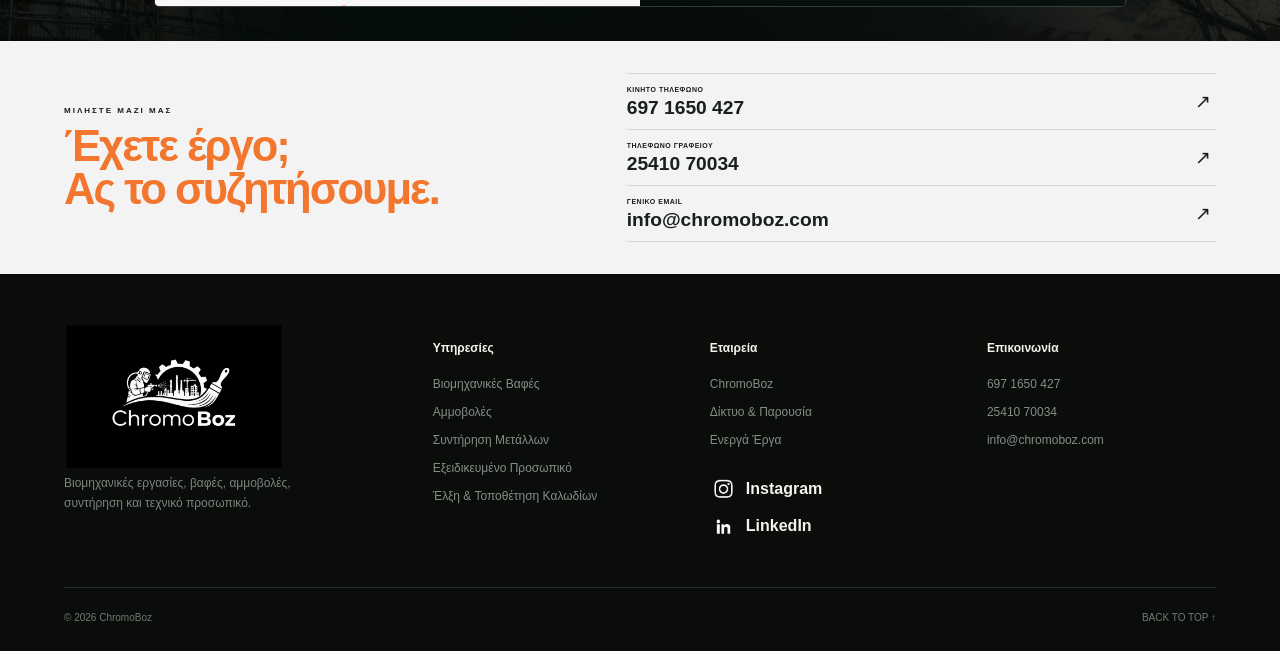
==== commit 20fd9bc5: "Load improved company typography on Greek page" ====
--- a/index.html
+++ b/index.html
@@ -12,7 +12,7 @@
     content="Βιομηχανικές βαφές, αμμοβολές, συντήρηση μεταλλικών κατασκευών, τεχνικό προσωπικό και εργασίες καλωδίων."
   >
 
-  <link rel="stylesheet" href="styles.css?v=20261123-ptolemaida-final">
+  <link rel="stylesheet" href="styles.css?v=20261123-company-type">
   <link rel="canonical" href="https://chromoboz.com/">
   <link rel="alternate" hreflang="el" href="https://chromoboz.com/">
   <link rel="alternate" hreflang="x-default" href="https://chromoboz.com/">
--- a/styles.css
+++ b/styles.css
@@ -2040,3 +2040,61 @@
     border-bottom: 1px solid var(--line-dark);
   }
 }
+
+
+/* Company section: readable, balanced typography in both languages */
+.company-card {
+  display: flex;
+  flex-direction: column;
+  justify-content: center;
+  padding: clamp(28px, 3.4vw, 56px);
+}
+
+.company-label {
+  margin-bottom: 20px;
+  font-size: 11px;
+  letter-spacing: 1.7px;
+}
+
+.company-card h2 {
+  margin-bottom: 26px;
+  font-size: clamp(40px, 3.4vw, 54px);
+  line-height: 1.1;
+}
+
+.company-card > p:not(.company-label) {
+  margin-bottom: 24px;
+  max-width: 58ch;
+  color: #344038;
+  font-size: clamp(18px, 1.25vw, 20px);
+  line-height: 1.85;
+}
+
+.company-card > p:last-child {
+  margin-bottom: 0;
+}
+
+@media (max-width: 900px) {
+  .company-card > p:not(.company-label) {
+    font-size: 17px;
+    line-height: 1.8;
+  }
+}
+
+@media (max-width: 600px) {
+  .company-card {
+    padding: 28px 24px;
+  }
+  .company-card h2 {
+    font-size: 36px;
+    margin-bottom: 22px;
+  }
+  .company-card > p:not(.company-label) {
+    font-size: 16px;
+    line-height: 1.8;
+    margin-bottom: 22px;
+  }
+  .company-card > p:last-child {
+    margin-bottom: 0;
+  }
+}
